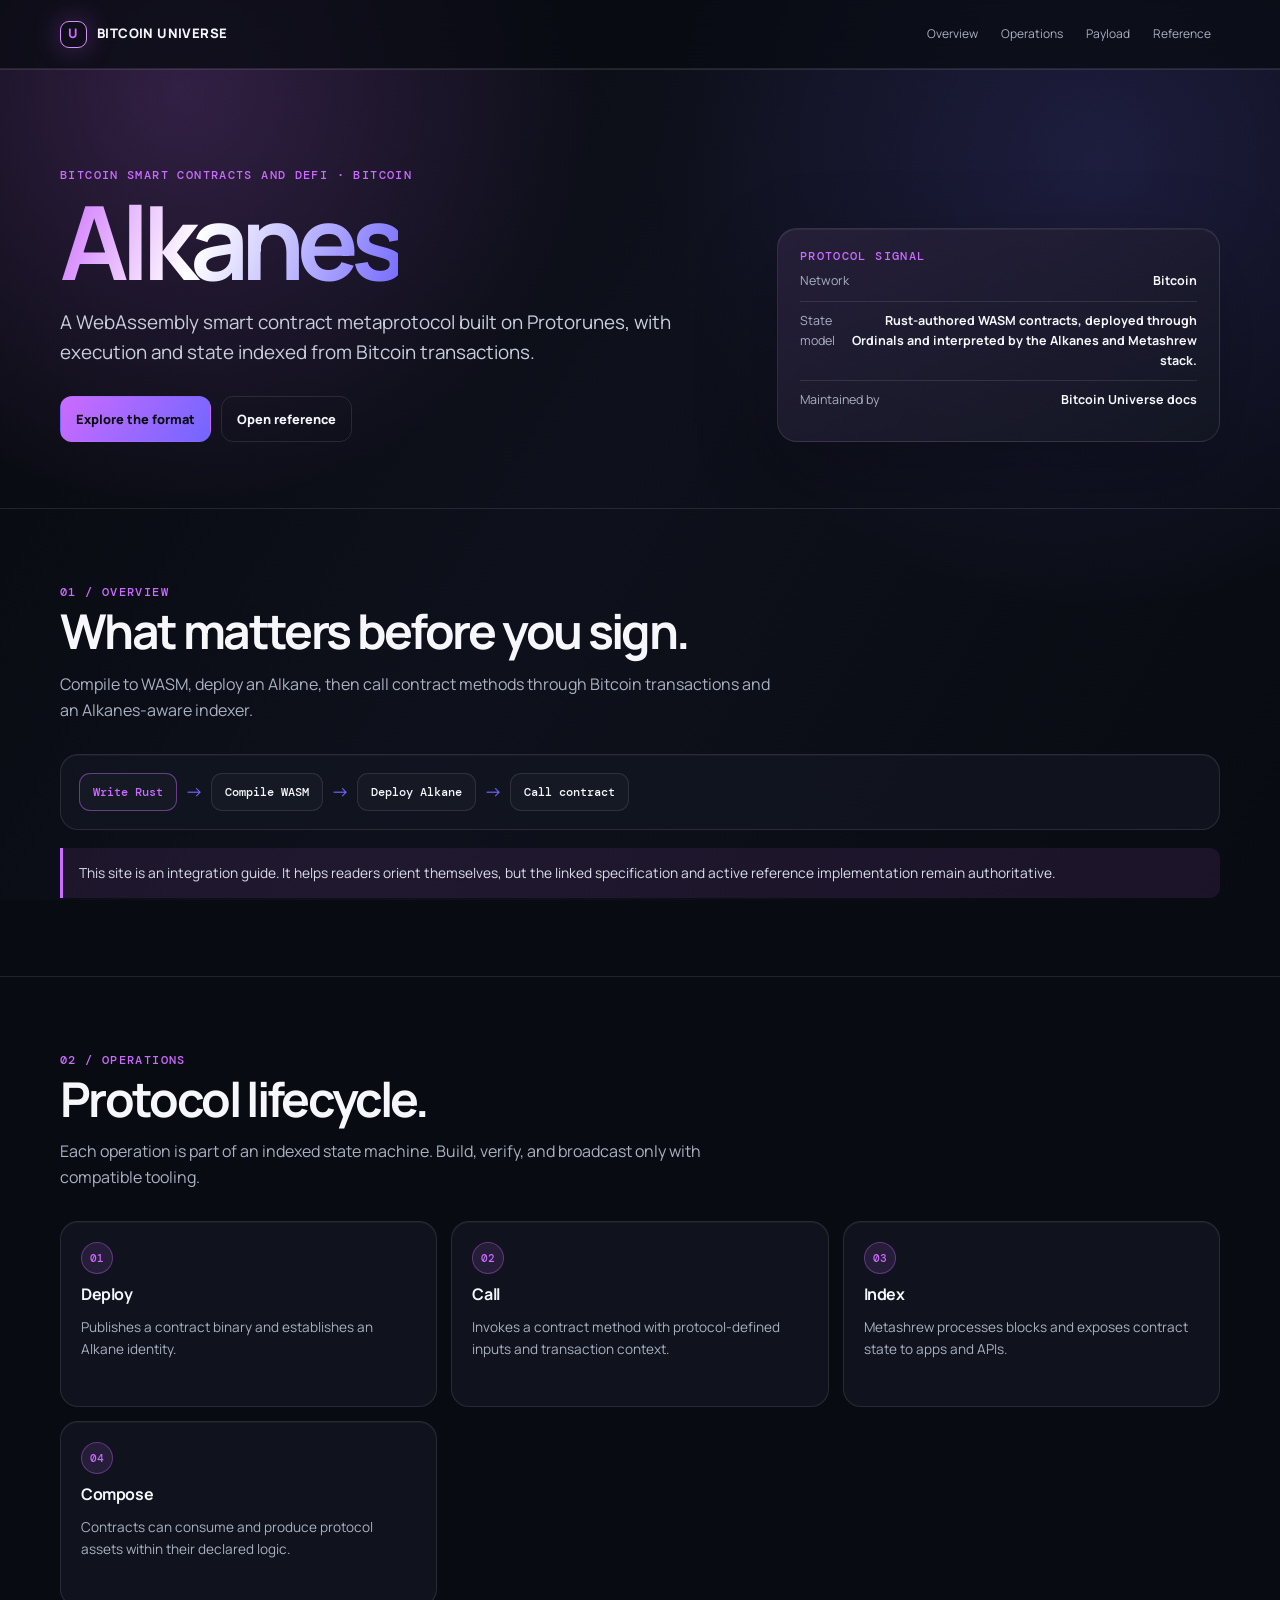
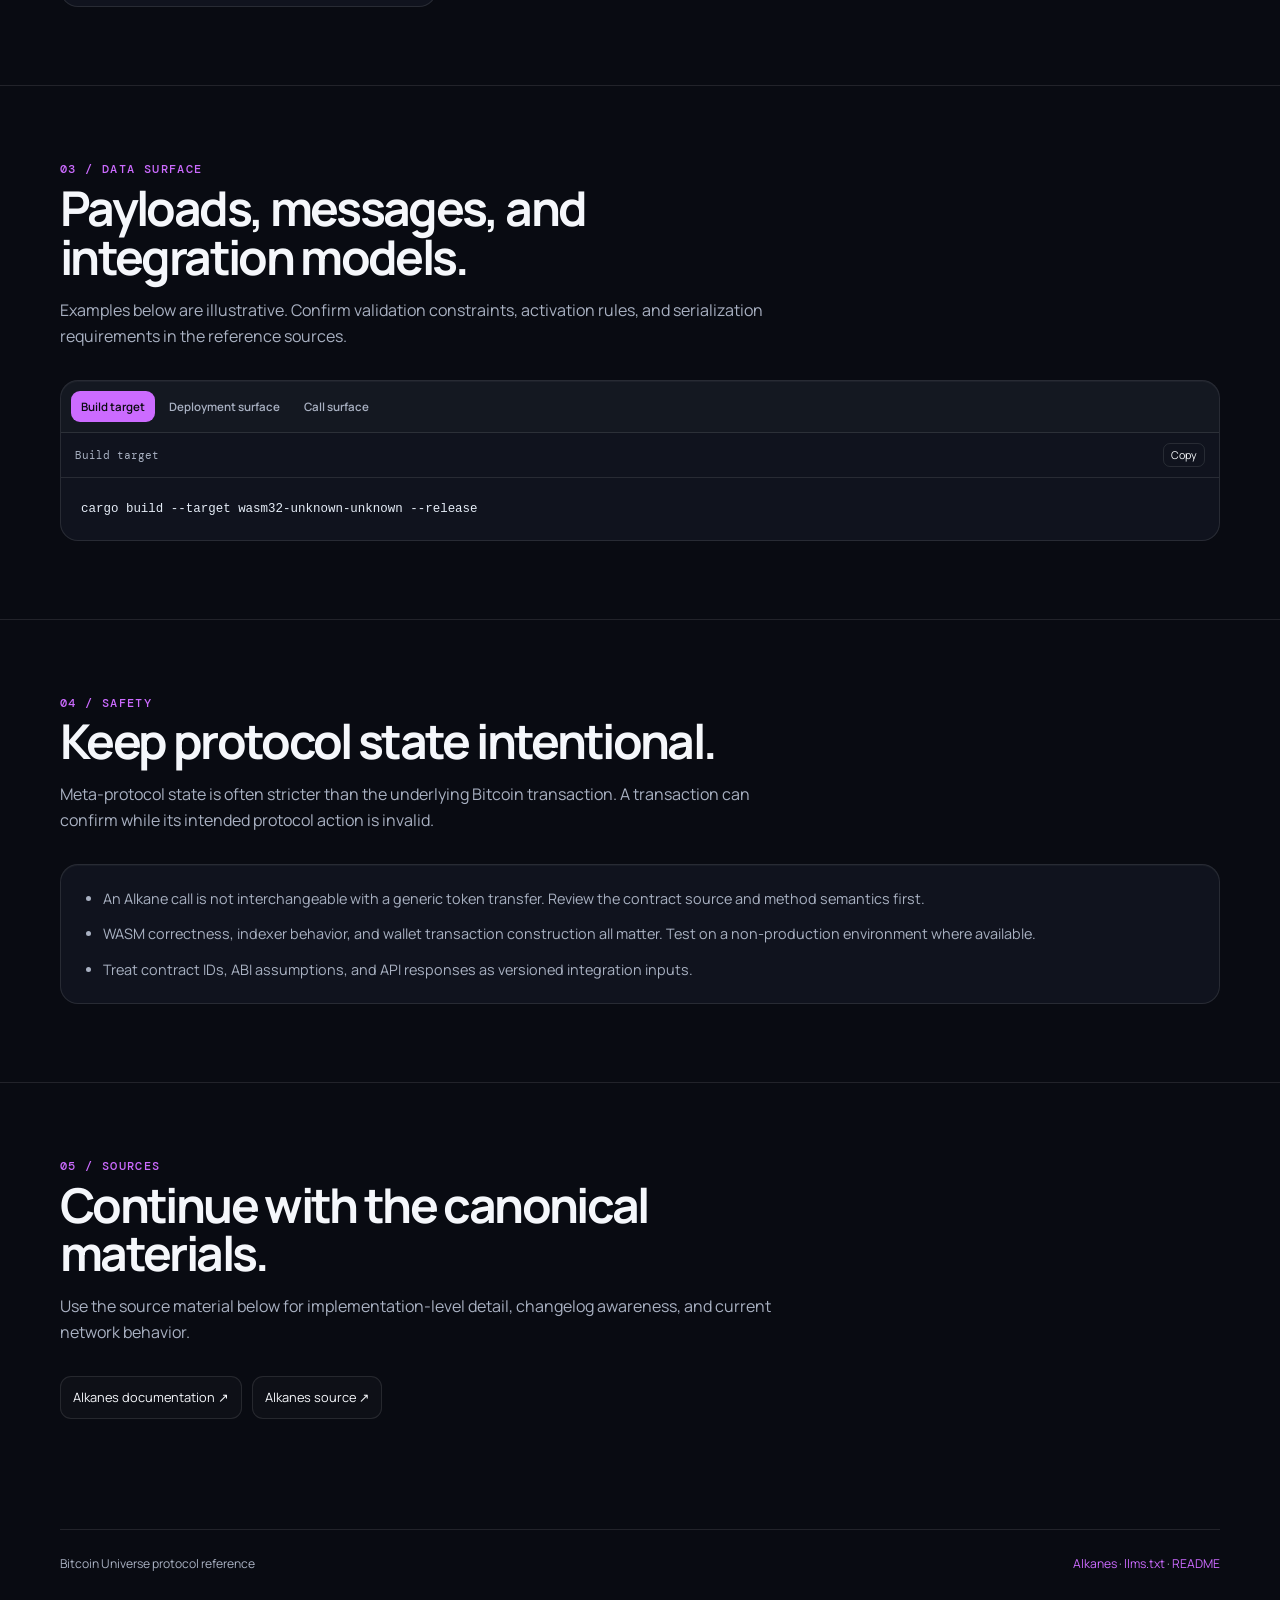
==== index.html @ a879ca06 "Publish alkanes-docs protocol documentation" ====
<!doctype html>
<html lang="en">
<head>
  <meta charset="utf-8">
  <meta name="viewport" content="width=device-width, initial-scale=1">
  <meta name="description" content="Alkanes protocol documentation by Bitcoin Universe.">
  <title>Alkanes | Bitcoin Universe</title>
  <link rel="preconnect" href="https://fonts.googleapis.com">
  <link rel="preconnect" href="https://fonts.gstatic.com" crossorigin>
  <link href="https://fonts.googleapis.com/css2?family=DM+Mono:wght@400;500&family=Manrope:wght@400;500;600;700;800&display=swap" rel="stylesheet">
  <style>
    :root { --accent: #cc6bff; --accent-2: #7166ff; --ink: #f5f7fb; --muted: #a9b1c2; --panel: rgba(19,23,34,.78); --line: rgba(255,255,255,.1); --bg: #090b12; --mono: "DM Mono", monospace; --sans: Manrope, system-ui, sans-serif; }
    * { box-sizing: border-box; } html { scroll-behavior: smooth; } body { margin: 0; color: var(--ink); background: var(--bg); font-family: var(--sans); line-height: 1.62; } body::before { content: ""; position: fixed; inset: 0; z-index: -2; background: radial-gradient(circle at 14% 10%, color-mix(in srgb, var(--accent) 21%, transparent), transparent 26rem), radial-gradient(circle at 86% 18%, color-mix(in srgb, var(--accent-2) 17%, transparent), transparent 28rem), linear-gradient(120deg, #080a10, #0e101b 48%, #090b12); } body::after { content: ""; position: fixed; inset: 0; z-index: -1; opacity: .3; background-image: linear-gradient(rgba(255,255,255,.025) 1px, transparent 1px), linear-gradient(90deg, rgba(255,255,255,.025) 1px, transparent 1px); background-size: 48px 48px; mask-image: linear-gradient(to bottom, black, transparent 80%); }
    a { color: inherit; } .wrap { width: min(1160px, calc(100% - 40px)); margin: auto; } .eyebrow, .kicker { font: 500 .72rem/1 var(--mono); letter-spacing: .12em; text-transform: uppercase; color: var(--accent); } .site-header { position: sticky; top: 0; z-index: 20; backdrop-filter: blur(20px); background: rgba(9,11,18,.74); border-bottom: 1px solid var(--line); } .bar { min-height: 68px; display: flex; align-items: center; justify-content: space-between; gap: 20px; } .brand { display: flex; gap: 10px; align-items: center; text-decoration: none; font-size: .82rem; font-weight: 800; letter-spacing: .03em; } .brand-mark { width: 27px; height: 27px; border: 1px solid color-mix(in srgb, var(--accent) 76%, white); border-radius: 9px; display: grid; place-items: center; color: var(--accent); box-shadow: 0 0 28px color-mix(in srgb, var(--accent) 32%, transparent); } nav { display: flex; flex-wrap: wrap; gap: 5px; } nav a { color: var(--muted); font-size: .75rem; text-decoration: none; padding: 7px 9px; border-radius: 8px; } nav a:hover { color: var(--ink); background: rgba(255,255,255,.06); } .hero { padding: 100px 0 66px; position: relative; overflow: clip; } .hero-grid { display: grid; grid-template-columns: minmax(0,1.2fr) minmax(280px,.8fr); gap: 52px; align-items: end; } h1 { max-width: 780px; margin: 12px 0 18px; font-size: clamp(3rem, 8vw, 6.5rem); letter-spacing: -.075em; line-height: .92; } h1 .gradient { background: linear-gradient(110deg, var(--accent), #fff 42%, var(--accent-2)); color: transparent; background-clip: text; } .lead { color: #c8cfdd; font-size: clamp(1rem, 1.7vw, 1.18rem); max-width: 720px; } .hero-actions { display: flex; flex-wrap: wrap; gap: 10px; margin-top: 28px; } .button { border: 1px solid var(--line); border-radius: 12px; padding: 12px 15px; text-decoration: none; font-size: .8rem; font-weight: 800; transition: transform .2s, border-color .2s; } .button:hover { transform: translateY(-2px); border-color: var(--accent); } .button.primary { background: linear-gradient(125deg, var(--accent), var(--accent-2)); color: #0a0b10; border-color: transparent; } .signal { padding: 22px; border: 1px solid var(--line); border-radius: 20px; background: linear-gradient(150deg, color-mix(in srgb, var(--accent) 10%, var(--panel)), var(--panel)); box-shadow: inset 0 1px rgba(255,255,255,.06), 0 25px 80px rgba(0,0,0,.25); } .signal-line { display: flex; justify-content: space-between; gap: 10px; padding: 9px 0; border-bottom: 1px solid var(--line); font-size: .78rem; } .signal-line:last-child { border: 0; } .signal-line span { color: var(--muted); } .signal-line strong { text-align: right; color: var(--ink); } section { padding: 78px 0; border-top: 1px solid var(--line); } .section-head { max-width: 720px; margin-bottom: 30px; } h2 { margin: 8px 0 10px; font-size: clamp(1.8rem, 4vw, 3rem); letter-spacing: -.055em; line-height: 1.02; } h3 { margin: 8px 0; font-size: 1rem; letter-spacing: -.025em; } p { color: var(--muted); } .grid { display: grid; grid-template-columns: repeat(3, 1fr); gap: 14px; } .card, .safety, .flow, .payload, .table-wrap { border: 1px solid var(--line); border-radius: 18px; background: var(--panel); box-shadow: inset 0 1px rgba(255,255,255,.04); } .card { padding: 20px; min-height: 186px; } .step { display: inline-grid; place-items: center; width: 32px; height: 32px; border-radius: 50%; font: 500 .7rem var(--mono); color: var(--accent); background: color-mix(in srgb, var(--accent) 12%, transparent); border: 1px solid color-mix(in srgb, var(--accent) 35%, transparent); } .card p { font-size: .85rem; margin: 0; } .flow { display: flex; flex-wrap: wrap; align-items: center; gap: 8px; padding: 18px; } .flow-item { padding: 10px 13px; border: 1px solid var(--line); border-radius: 11px; font: 500 .75rem var(--mono); background: rgba(255,255,255,.025); } .flow-item:first-child { color: var(--accent); border-color: color-mix(in srgb, var(--accent) 45%, transparent); } .arrow { color: var(--accent-2); font-size: 1.15rem; } .payload { overflow: hidden; } .payload-tabs { display: flex; flex-wrap: wrap; gap: 4px; padding: 10px; border-bottom: 1px solid var(--line); background: rgba(255,255,255,.018); } .payload-tab { border: 0; color: var(--muted); background: transparent; font: 600 .72rem var(--sans); cursor: pointer; border-radius: 9px; padding: 8px 10px; } .payload-tab.active { color: #0b0c12; background: var(--accent); } .payload-panel { display: none; } .payload-panel.active { display: block; } .code-top { display: flex; justify-content: space-between; align-items: center; padding: 10px 14px; color: var(--muted); font: .7rem var(--mono); border-bottom: 1px solid var(--line); } .copy { color: var(--ink); border: 1px solid var(--line); border-radius: 7px; background: transparent; cursor: pointer; padding: 4px 7px; font: .67rem var(--sans); } .copy:hover { border-color: var(--accent); } pre { margin: 0; padding: 20px; overflow: auto; font: .78rem/1.7 var(--mono); color: #e6edf8; } .safety { padding: 22px; } .safety ul { margin: 0; padding-left: 20px; color: var(--muted); font-size: .9rem; } .safety li + li { margin-top: 12px; } .reference-links { display: flex; flex-wrap: wrap; gap: 10px; } .reference-links a { color: var(--ink); font-size: .8rem; text-decoration: none; padding: 10px 12px; border: 1px solid var(--line); border-radius: 11px; background: rgba(255,255,255,.025); } .reference-links a:hover { border-color: var(--accent); } .callout { margin-top: 18px; padding: 14px 16px; border-left: 3px solid var(--accent); background: color-mix(in srgb, var(--accent) 9%, transparent); color: #d9deea; border-radius: 0 10px 10px 0; font-size: .86rem; } table { width: 100%; border-collapse: collapse; font-size: .85rem; } th, td { padding: 13px 16px; text-align: left; vertical-align: top; border-bottom: 1px solid var(--line); } th { color: var(--muted); font: .68rem var(--mono); text-transform: uppercase; letter-spacing: .08em; } tr:last-child td { border: 0; } td { color: var(--muted); } td code { color: var(--accent); font: .75rem var(--mono); } .footer { padding: 32px 0 58px; color: var(--muted); font-size: .76rem; } .footer-inner { display: flex; justify-content: space-between; gap: 16px; border-top: 1px solid var(--line); padding-top: 24px; } .footer a { text-decoration: none; color: var(--accent); } @media (max-width: 800px) { .hero { padding-top: 68px; } .hero-grid, .grid { grid-template-columns: 1fr; gap: 15px; } .signal { max-width: 520px; } nav { display: none; } section { padding: 56px 0; } .wrap { width: min(100% - 28px, 1160px); } h1 { letter-spacing: -.065em; } }
  </style>
</head>
<body>
  <header class="site-header"><div class="wrap bar"><a class="brand" href="index.html"><span class="brand-mark">U</span>BITCOIN UNIVERSE</a><nav><a href="index.html#overview">Overview</a><a href="index.html#operations">Operations</a><a href="index.html#payload">Payload</a><a href="reference.html">Reference</a></nav></div></header>
  <main>
  <section class="hero"><div class="wrap hero-grid"><div><div class="eyebrow">Bitcoin smart contracts and DeFi · Bitcoin</div><h1><span class="gradient">Alkanes</span></h1><p class="lead">A WebAssembly smart contract metaprotocol built on Protorunes, with execution and state indexed from Bitcoin transactions.</p><div class="hero-actions"><a class="button primary" href="#payload">Explore the format</a><a class="button" href="reference.html">Open reference</a></div></div><aside class="signal"><div class="kicker">Protocol signal</div><div class="signal-line"><span>Network</span><strong>Bitcoin</strong></div><div class="signal-line"><span>State model</span><strong>Rust-authored WASM contracts, deployed through Ordinals and interpreted by the Alkanes and Metashrew stack.</strong></div><div class="signal-line"><span>Maintained by</span><strong>Bitcoin Universe docs</strong></div></aside></div></section>
  <section id="overview"><div class="wrap"><div class="section-head"><div class="eyebrow">01 / Overview</div><h2>What matters before you sign.</h2><p>Compile to WASM, deploy an Alkane, then call contract methods through Bitcoin transactions and an Alkanes-aware indexer.</p></div><div class="flow"><span class="flow-item">Write Rust</span><span class="arrow">→</span><span class="flow-item">Compile WASM</span><span class="arrow">→</span><span class="flow-item">Deploy Alkane</span><span class="arrow">→</span><span class="flow-item">Call contract</span></div><div class="callout">This site is an integration guide. It helps readers orient themselves, but the linked specification and active reference implementation remain authoritative.</div></div></section>
  <section id="operations"><div class="wrap"><div class="section-head"><div class="eyebrow">02 / Operations</div><h2>Protocol lifecycle.</h2><p>Each operation is part of an indexed state machine. Build, verify, and broadcast only with compatible tooling.</p></div><div class="grid"><article class="card"><span class="step">01</span><h3>Deploy</h3><p>Publishes a contract binary and establishes an Alkane identity.</p></article><article class="card"><span class="step">02</span><h3>Call</h3><p>Invokes a contract method with protocol-defined inputs and transaction context.</p></article><article class="card"><span class="step">03</span><h3>Index</h3><p>Metashrew processes blocks and exposes contract state to apps and APIs.</p></article><article class="card"><span class="step">04</span><h3>Compose</h3><p>Contracts can consume and produce protocol assets within their declared logic.</p></article></div></div></section>
  <section id="payload"><div class="wrap"><div class="section-head"><div class="eyebrow">03 / Data surface</div><h2>Payloads, messages, and integration models.</h2><p>Examples below are illustrative. Confirm validation constraints, activation rules, and serialization requirements in the reference sources.</p></div><div class="payload"><div class="payload-tabs"><button class="payload-tab active" type="button" data-payload="payload-0">Build target</button><button class="payload-tab " type="button" data-payload="payload-1">Deployment surface</button><button class="payload-tab " type="button" data-payload="payload-2">Call surface</button></div><div class="payload-panel active" id="payload-0"><div class="code-top"><span>Build target</span><button class="copy" type="button" data-copy="cargo build --target wasm32-unknown-unknown --release">Copy</button></div><pre><code>cargo build --target wasm32-unknown-unknown --release</code></pre></div><div class="payload-panel " id="payload-1"><div class="code-top"><span>Deployment surface</span><button class="copy" type="button" data-copy="WASM binary + deployment transaction
=&gt; Alkane ID assigned by the indexing stack">Copy</button></div><pre><code>WASM binary + deployment transaction
=&gt; Alkane ID assigned by the indexing stack</code></pre></div><div class="payload-panel " id="payload-2"><div class="code-top"><span>Call surface</span><button class="copy" type="button" data-copy="Bitcoin transaction
+ contract-specific message
=&gt; deterministic indexed result">Copy</button></div><pre><code>Bitcoin transaction
+ contract-specific message
=&gt; deterministic indexed result</code></pre></div></div></div></section>
  <section id="safety"><div class="wrap"><div class="section-head"><div class="eyebrow">04 / Safety</div><h2>Keep protocol state intentional.</h2><p>Meta-protocol state is often stricter than the underlying Bitcoin transaction. A transaction can confirm while its intended protocol action is invalid.</p></div><div class="safety"><ul><li>An Alkane call is not interchangeable with a generic token transfer. Review the contract source and method semantics first.</li><li>WASM correctness, indexer behavior, and wallet transaction construction all matter. Test on a non-production environment where available.</li><li>Treat contract IDs, ABI assumptions, and API responses as versioned integration inputs.</li></ul></div></div></section>
  <section id="sources"><div class="wrap"><div class="section-head"><div class="eyebrow">05 / Sources</div><h2>Continue with the canonical materials.</h2><p>Use the source material below for implementation-level detail, changelog awareness, and current network behavior.</p></div><div class="reference-links"><a href="https://alkanes.build/en/docs" target="_blank" rel="noreferrer">Alkanes documentation <span aria-hidden="true">↗</span></a><a href="https://github.com/sandshrewmetaprotocols/alkanes" target="_blank" rel="noreferrer">Alkanes source <span aria-hidden="true">↗</span></a></div></div></section>
  </main>
  <footer class="footer"><div class="wrap footer-inner"><span>Bitcoin Universe protocol reference</span><span><a href="index.html">Alkanes</a> · <a href="llms.txt">llms.txt</a> · <a href="README.md">README</a></span></div></footer>
  <script>
    document.querySelectorAll('.payload-tab').forEach((tab) => tab.addEventListener('click', () => { document.querySelectorAll('.payload-tab,.payload-panel').forEach((el) => el.classList.remove('active')); tab.classList.add('active'); document.getElementById(tab.dataset.payload).classList.add('active'); }));
    document.querySelectorAll('[data-copy]').forEach((button) => button.addEventListener('click', async () => { try { await navigator.clipboard.writeText(button.dataset.copy); const old = button.textContent; button.textContent = 'Copied'; setTimeout(() => { button.textContent = old; }, 1200); } catch { button.textContent = 'Copy failed'; } }));
  </script>
</body>
</html>
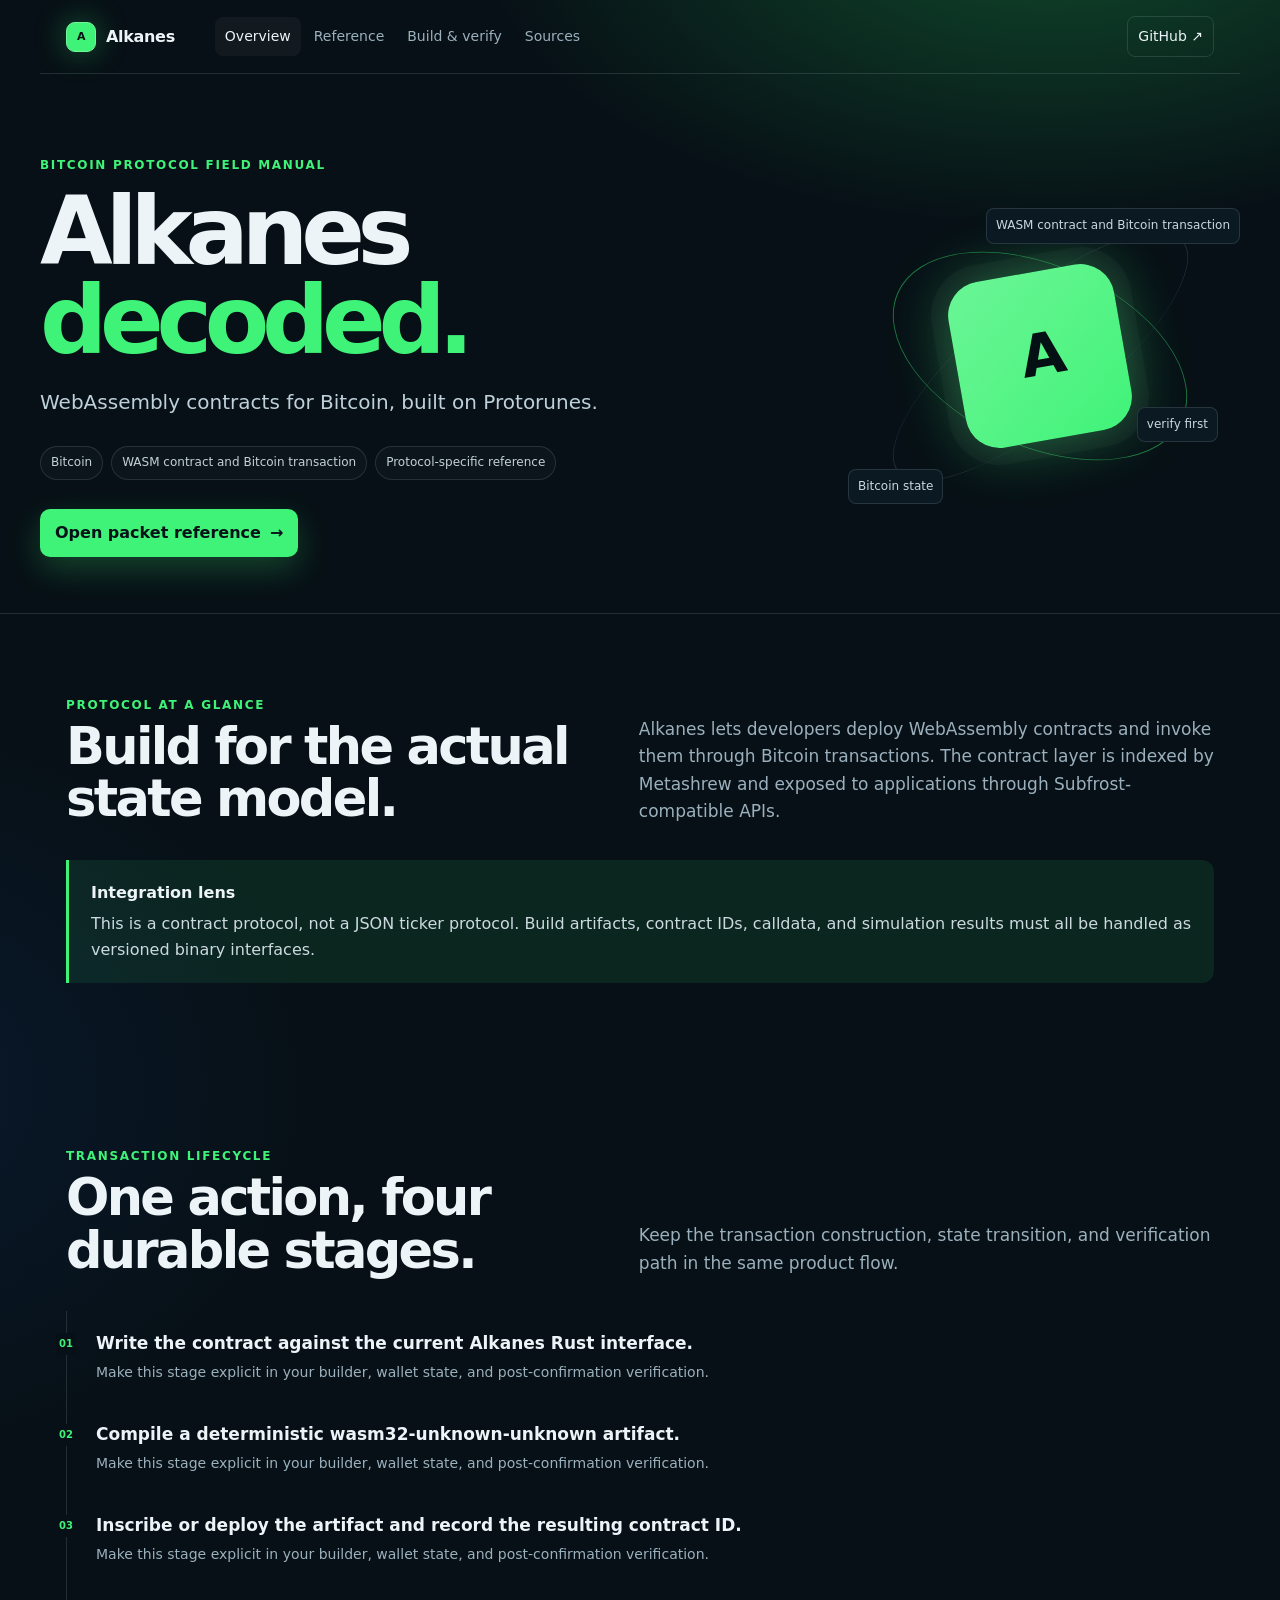
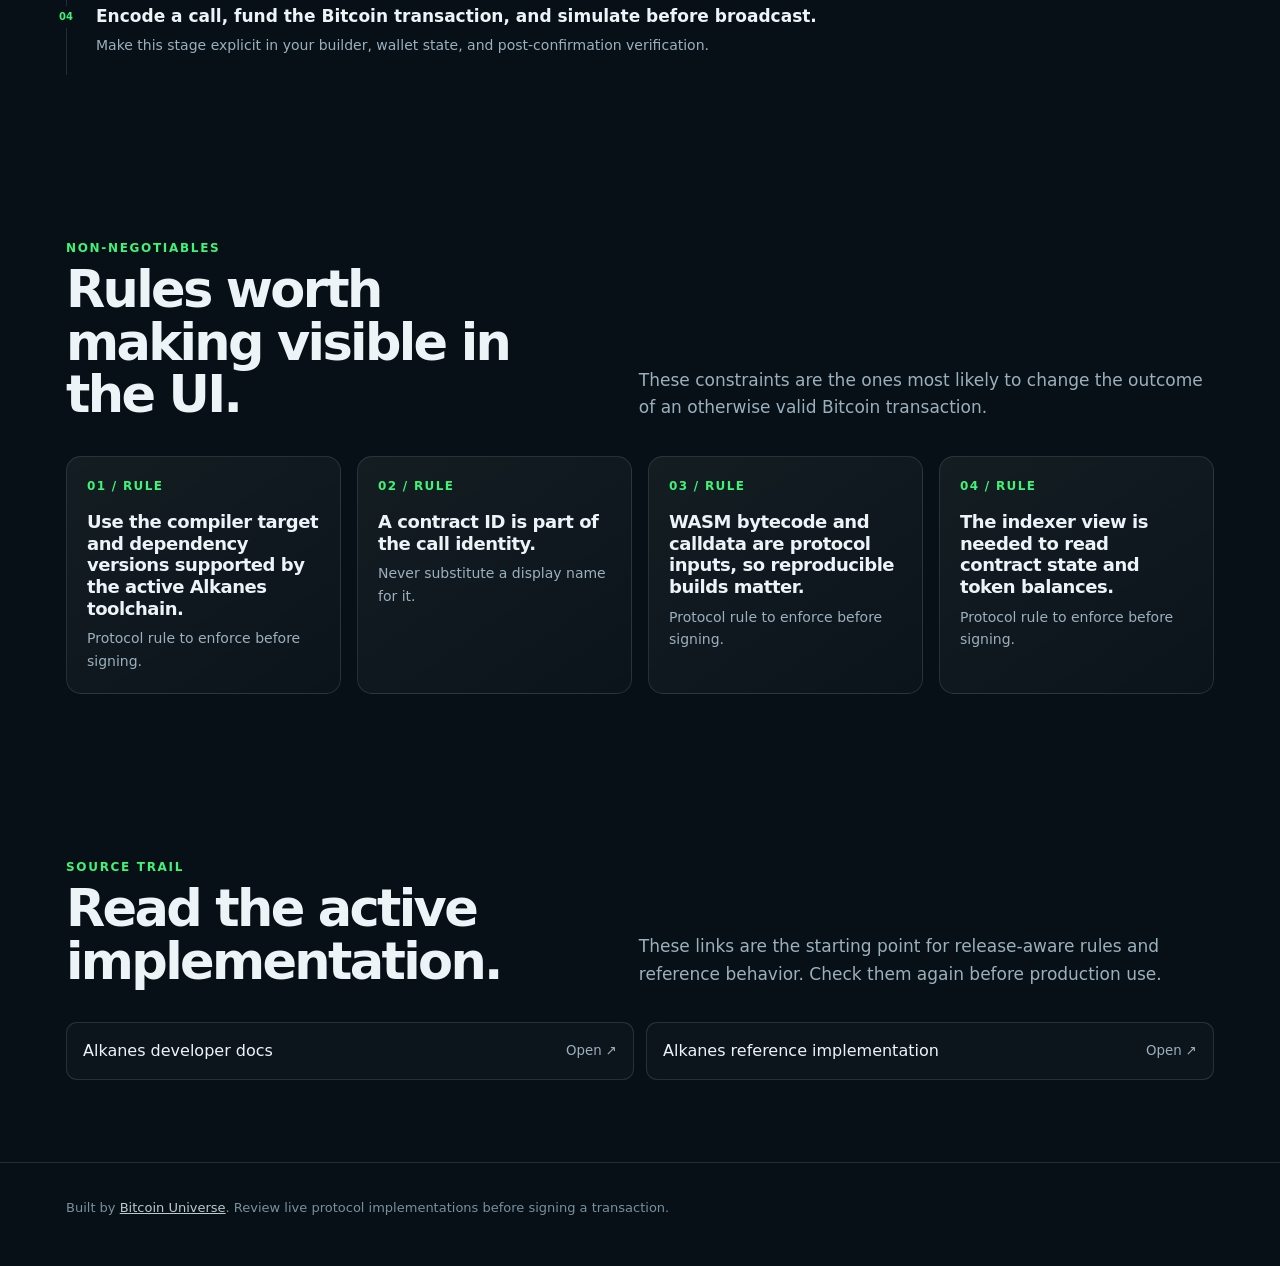
==== commit e8334afe: "Replace generic docs with protocol manuals" ====
--- a/index.html
+++ b/index.html
@@ -1,39 +1,4 @@
 <!doctype html>
-<html lang="en">
-<head>
-  <meta charset="utf-8">
-  <meta name="viewport" content="width=device-width, initial-scale=1">
-  <meta name="description" content="Alkanes protocol documentation by Bitcoin Universe.">
-  <title>Alkanes | Bitcoin Universe</title>
-  <link rel="preconnect" href="https://fonts.googleapis.com">
-  <link rel="preconnect" href="https://fonts.gstatic.com" crossorigin>
-  <link href="https://fonts.googleapis.com/css2?family=DM+Mono:wght@400;500&family=Manrope:wght@400;500;600;700;800&display=swap" rel="stylesheet">
-  <style>
-    :root { --accent: #cc6bff; --accent-2: #7166ff; --ink: #f5f7fb; --muted: #a9b1c2; --panel: rgba(19,23,34,.78); --line: rgba(255,255,255,.1); --bg: #090b12; --mono: "DM Mono", monospace; --sans: Manrope, system-ui, sans-serif; }
-    * { box-sizing: border-box; } html { scroll-behavior: smooth; } body { margin: 0; color: var(--ink); background: var(--bg); font-family: var(--sans); line-height: 1.62; } body::before { content: ""; position: fixed; inset: 0; z-index: -2; background: radial-gradient(circle at 14% 10%, color-mix(in srgb, var(--accent) 21%, transparent), transparent 26rem), radial-gradient(circle at 86% 18%, color-mix(in srgb, var(--accent-2) 17%, transparent), transparent 28rem), linear-gradient(120deg, #080a10, #0e101b 48%, #090b12); } body::after { content: ""; position: fixed; inset: 0; z-index: -1; opacity: .3; background-image: linear-gradient(rgba(255,255,255,.025) 1px, transparent 1px), linear-gradient(90deg, rgba(255,255,255,.025) 1px, transparent 1px); background-size: 48px 48px; mask-image: linear-gradient(to bottom, black, transparent 80%); }
-    a { color: inherit; } .wrap { width: min(1160px, calc(100% - 40px)); margin: auto; } .eyebrow, .kicker { font: 500 .72rem/1 var(--mono); letter-spacing: .12em; text-transform: uppercase; color: var(--accent); } .site-header { position: sticky; top: 0; z-index: 20; backdrop-filter: blur(20px); background: rgba(9,11,18,.74); border-bottom: 1px solid var(--line); } .bar { min-height: 68px; display: flex; align-items: center; justify-content: space-between; gap: 20px; } .brand { display: flex; gap: 10px; align-items: center; text-decoration: none; font-size: .82rem; font-weight: 800; letter-spacing: .03em; } .brand-mark { width: 27px; height: 27px; border: 1px solid color-mix(in srgb, var(--accent) 76%, white); border-radius: 9px; display: grid; place-items: center; color: var(--accent); box-shadow: 0 0 28px color-mix(in srgb, var(--accent) 32%, transparent); } nav { display: flex; flex-wrap: wrap; gap: 5px; } nav a { color: var(--muted); font-size: .75rem; text-decoration: none; padding: 7px 9px; border-radius: 8px; } nav a:hover { color: var(--ink); background: rgba(255,255,255,.06); } .hero { padding: 100px 0 66px; position: relative; overflow: clip; } .hero-grid { display: grid; grid-template-columns: minmax(0,1.2fr) minmax(280px,.8fr); gap: 52px; align-items: end; } h1 { max-width: 780px; margin: 12px 0 18px; font-size: clamp(3rem, 8vw, 6.5rem); letter-spacing: -.075em; line-height: .92; } h1 .gradient { background: linear-gradient(110deg, var(--accent), #fff 42%, var(--accent-2)); color: transparent; background-clip: text; } .lead { color: #c8cfdd; font-size: clamp(1rem, 1.7vw, 1.18rem); max-width: 720px; } .hero-actions { display: flex; flex-wrap: wrap; gap: 10px; margin-top: 28px; } .button { border: 1px solid var(--line); border-radius: 12px; padding: 12px 15px; text-decoration: none; font-size: .8rem; font-weight: 800; transition: transform .2s, border-color .2s; } .button:hover { transform: translateY(-2px); border-color: var(--accent); } .button.primary { background: linear-gradient(125deg, var(--accent), var(--accent-2)); color: #0a0b10; border-color: transparent; } .signal { padding: 22px; border: 1px solid var(--line); border-radius: 20px; background: linear-gradient(150deg, color-mix(in srgb, var(--accent) 10%, var(--panel)), var(--panel)); box-shadow: inset 0 1px rgba(255,255,255,.06), 0 25px 80px rgba(0,0,0,.25); } .signal-line { display: flex; justify-content: space-between; gap: 10px; padding: 9px 0; border-bottom: 1px solid var(--line); font-size: .78rem; } .signal-line:last-child { border: 0; } .signal-line span { color: var(--muted); } .signal-line strong { text-align: right; color: var(--ink); } section { padding: 78px 0; border-top: 1px solid var(--line); } .section-head { max-width: 720px; margin-bottom: 30px; } h2 { margin: 8px 0 10px; font-size: clamp(1.8rem, 4vw, 3rem); letter-spacing: -.055em; line-height: 1.02; } h3 { margin: 8px 0; font-size: 1rem; letter-spacing: -.025em; } p { color: var(--muted); } .grid { display: grid; grid-template-columns: repeat(3, 1fr); gap: 14px; } .card, .safety, .flow, .payload, .table-wrap { border: 1px solid var(--line); border-radius: 18px; background: var(--panel); box-shadow: inset 0 1px rgba(255,255,255,.04); } .card { padding: 20px; min-height: 186px; } .step { display: inline-grid; place-items: center; width: 32px; height: 32px; border-radius: 50%; font: 500 .7rem var(--mono); color: var(--accent); background: color-mix(in srgb, var(--accent) 12%, transparent); border: 1px solid color-mix(in srgb, var(--accent) 35%, transparent); } .card p { font-size: .85rem; margin: 0; } .flow { display: flex; flex-wrap: wrap; align-items: center; gap: 8px; padding: 18px; } .flow-item { padding: 10px 13px; border: 1px solid var(--line); border-radius: 11px; font: 500 .75rem var(--mono); background: rgba(255,255,255,.025); } .flow-item:first-child { color: var(--accent); border-color: color-mix(in srgb, var(--accent) 45%, transparent); } .arrow { color: var(--accent-2); font-size: 1.15rem; } .payload { overflow: hidden; } .payload-tabs { display: flex; flex-wrap: wrap; gap: 4px; padding: 10px; border-bottom: 1px solid var(--line); background: rgba(255,255,255,.018); } .payload-tab { border: 0; color: var(--muted); background: transparent; font: 600 .72rem var(--sans); cursor: pointer; border-radius: 9px; padding: 8px 10px; } .payload-tab.active { color: #0b0c12; background: var(--accent); } .payload-panel { display: none; } .payload-panel.active { display: block; } .code-top { display: flex; justify-content: space-between; align-items: center; padding: 10px 14px; color: var(--muted); font: .7rem var(--mono); border-bottom: 1px solid var(--line); } .copy { color: var(--ink); border: 1px solid var(--line); border-radius: 7px; background: transparent; cursor: pointer; padding: 4px 7px; font: .67rem var(--sans); } .copy:hover { border-color: var(--accent); } pre { margin: 0; padding: 20px; overflow: auto; font: .78rem/1.7 var(--mono); color: #e6edf8; } .safety { padding: 22px; } .safety ul { margin: 0; padding-left: 20px; color: var(--muted); font-size: .9rem; } .safety li + li { margin-top: 12px; } .reference-links { display: flex; flex-wrap: wrap; gap: 10px; } .reference-links a { color: var(--ink); font-size: .8rem; text-decoration: none; padding: 10px 12px; border: 1px solid var(--line); border-radius: 11px; background: rgba(255,255,255,.025); } .reference-links a:hover { border-color: var(--accent); } .callout { margin-top: 18px; padding: 14px 16px; border-left: 3px solid var(--accent); background: color-mix(in srgb, var(--accent) 9%, transparent); color: #d9deea; border-radius: 0 10px 10px 0; font-size: .86rem; } table { width: 100%; border-collapse: collapse; font-size: .85rem; } th, td { padding: 13px 16px; text-align: left; vertical-align: top; border-bottom: 1px solid var(--line); } th { color: var(--muted); font: .68rem var(--mono); text-transform: uppercase; letter-spacing: .08em; } tr:last-child td { border: 0; } td { color: var(--muted); } td code { color: var(--accent); font: .75rem var(--mono); } .footer { padding: 32px 0 58px; color: var(--muted); font-size: .76rem; } .footer-inner { display: flex; justify-content: space-between; gap: 16px; border-top: 1px solid var(--line); padding-top: 24px; } .footer a { text-decoration: none; color: var(--accent); } @media (max-width: 800px) { .hero { padding-top: 68px; } .hero-grid, .grid { grid-template-columns: 1fr; gap: 15px; } .signal { max-width: 520px; } nav { display: none; } section { padding: 56px 0; } .wrap { width: min(100% - 28px, 1160px); } h1 { letter-spacing: -.065em; } }
-  </style>
-</head>
-<body>
-  <header class="site-header"><div class="wrap bar"><a class="brand" href="index.html"><span class="brand-mark">U</span>BITCOIN UNIVERSE</a><nav><a href="index.html#overview">Overview</a><a href="index.html#operations">Operations</a><a href="index.html#payload">Payload</a><a href="reference.html">Reference</a></nav></div></header>
-  <main>
-  <section class="hero"><div class="wrap hero-grid"><div><div class="eyebrow">Bitcoin smart contracts and DeFi · Bitcoin</div><h1><span class="gradient">Alkanes</span></h1><p class="lead">A WebAssembly smart contract metaprotocol built on Protorunes, with execution and state indexed from Bitcoin transactions.</p><div class="hero-actions"><a class="button primary" href="#payload">Explore the format</a><a class="button" href="reference.html">Open reference</a></div></div><aside class="signal"><div class="kicker">Protocol signal</div><div class="signal-line"><span>Network</span><strong>Bitcoin</strong></div><div class="signal-line"><span>State model</span><strong>Rust-authored WASM contracts, deployed through Ordinals and interpreted by the Alkanes and Metashrew stack.</strong></div><div class="signal-line"><span>Maintained by</span><strong>Bitcoin Universe docs</strong></div></aside></div></section>
-  <section id="overview"><div class="wrap"><div class="section-head"><div class="eyebrow">01 / Overview</div><h2>What matters before you sign.</h2><p>Compile to WASM, deploy an Alkane, then call contract methods through Bitcoin transactions and an Alkanes-aware indexer.</p></div><div class="flow"><span class="flow-item">Write Rust</span><span class="arrow">→</span><span class="flow-item">Compile WASM</span><span class="arrow">→</span><span class="flow-item">Deploy Alkane</span><span class="arrow">→</span><span class="flow-item">Call contract</span></div><div class="callout">This site is an integration guide. It helps readers orient themselves, but the linked specification and active reference implementation remain authoritative.</div></div></section>
-  <section id="operations"><div class="wrap"><div class="section-head"><div class="eyebrow">02 / Operations</div><h2>Protocol lifecycle.</h2><p>Each operation is part of an indexed state machine. Build, verify, and broadcast only with compatible tooling.</p></div><div class="grid"><article class="card"><span class="step">01</span><h3>Deploy</h3><p>Publishes a contract binary and establishes an Alkane identity.</p></article><article class="card"><span class="step">02</span><h3>Call</h3><p>Invokes a contract method with protocol-defined inputs and transaction context.</p></article><article class="card"><span class="step">03</span><h3>Index</h3><p>Metashrew processes blocks and exposes contract state to apps and APIs.</p></article><article class="card"><span class="step">04</span><h3>Compose</h3><p>Contracts can consume and produce protocol assets within their declared logic.</p></article></div></div></section>
-  <section id="payload"><div class="wrap"><div class="section-head"><div class="eyebrow">03 / Data surface</div><h2>Payloads, messages, and integration models.</h2><p>Examples below are illustrative. Confirm validation constraints, activation rules, and serialization requirements in the reference sources.</p></div><div class="payload"><div class="payload-tabs"><button class="payload-tab active" type="button" data-payload="payload-0">Build target</button><button class="payload-tab " type="button" data-payload="payload-1">Deployment surface</button><button class="payload-tab " type="button" data-payload="payload-2">Call surface</button></div><div class="payload-panel active" id="payload-0"><div class="code-top"><span>Build target</span><button class="copy" type="button" data-copy="cargo build --target wasm32-unknown-unknown --release">Copy</button></div><pre><code>cargo build --target wasm32-unknown-unknown --release</code></pre></div><div class="payload-panel " id="payload-1"><div class="code-top"><span>Deployment surface</span><button class="copy" type="button" data-copy="WASM binary + deployment transaction
-=&gt; Alkane ID assigned by the indexing stack">Copy</button></div><pre><code>WASM binary + deployment transaction
-=&gt; Alkane ID assigned by the indexing stack</code></pre></div><div class="payload-panel " id="payload-2"><div class="code-top"><span>Call surface</span><button class="copy" type="button" data-copy="Bitcoin transaction
-+ contract-specific message
-=&gt; deterministic indexed result">Copy</button></div><pre><code>Bitcoin transaction
-+ contract-specific message
-=&gt; deterministic indexed result</code></pre></div></div></div></section>
-  <section id="safety"><div class="wrap"><div class="section-head"><div class="eyebrow">04 / Safety</div><h2>Keep protocol state intentional.</h2><p>Meta-protocol state is often stricter than the underlying Bitcoin transaction. A transaction can confirm while its intended protocol action is invalid.</p></div><div class="safety"><ul><li>An Alkane call is not interchangeable with a generic token transfer. Review the contract source and method semantics first.</li><li>WASM correctness, indexer behavior, and wallet transaction construction all matter. Test on a non-production environment where available.</li><li>Treat contract IDs, ABI assumptions, and API responses as versioned integration inputs.</li></ul></div></div></section>
-  <section id="sources"><div class="wrap"><div class="section-head"><div class="eyebrow">05 / Sources</div><h2>Continue with the canonical materials.</h2><p>Use the source material below for implementation-level detail, changelog awareness, and current network behavior.</p></div><div class="reference-links"><a href="https://alkanes.build/en/docs" target="_blank" rel="noreferrer">Alkanes documentation <span aria-hidden="true">↗</span></a><a href="https://github.com/sandshrewmetaprotocols/alkanes" target="_blank" rel="noreferrer">Alkanes source <span aria-hidden="true">↗</span></a></div></div></section>
-  </main>
-  <footer class="footer"><div class="wrap footer-inner"><span>Bitcoin Universe protocol reference</span><span><a href="index.html">Alkanes</a> · <a href="llms.txt">llms.txt</a> · <a href="README.md">README</a></span></div></footer>
-  <script>
-    document.querySelectorAll('.payload-tab').forEach((tab) => tab.addEventListener('click', () => { document.querySelectorAll('.payload-tab,.payload-panel').forEach((el) => el.classList.remove('active')); tab.classList.add('active'); document.getElementById(tab.dataset.payload).classList.add('active'); }));
-    document.querySelectorAll('[data-copy]').forEach((button) => button.addEventListener('click', async () => { try { await navigator.clipboard.writeText(button.dataset.copy); const old = button.textContent; button.textContent = 'Copied'; setTimeout(() => { button.textContent = old; }, 1200); } catch { button.textContent = 'Copy failed'; } }));
-  </script>
-</body>
-</html>+<html lang="en"><head><meta charset="utf-8"><meta name="viewport" content="width=device-width,initial-scale=1"><meta name="description" content="WebAssembly contracts for Bitcoin, built on Protorunes."><meta name="theme-color" content="#071016"><title>Alkanes | Bitcoin Universe Docs</title><style>
+:root{--accent:hsl(139 88% 60%);--ink:#edf4f8;--muted:#9bb0bd;--paper:#071016;--panel:#0d1921;--line:rgba(214,239,247,.13);--soft:rgba(255,255,255,.045)}*{box-sizing:border-box}html{scroll-behavior:smooth}body{margin:0;color:var(--ink);background:radial-gradient(900px 480px at 82% -80px,hsla(139,90%,56%,.25),transparent 64%),radial-gradient(680px 540px at -12% 38%,hsla(217,82%,48%,.12),transparent 70%),var(--paper);font:16px/1.62 ui-sans-serif,system-ui,-apple-system,BlinkMacSystemFont,"Segoe UI",sans-serif}.top{height:74px;display:flex;gap:22px;align-items:center;max-width:1200px;margin:auto;padding:0 26px;border-bottom:1px solid var(--line);position:relative;z-index:4}.brand{display:flex;align-items:center;gap:10px;color:var(--ink);text-decoration:none;font-weight:760;letter-spacing:-.02em}.brand b{display:grid;place-items:center;width:30px;height:30px;border:1px solid color-mix(in srgb,var(--accent),white 25%);border-radius:9px;color:#081115;background:var(--accent);font-size:11px;box-shadow:0 0 30px color-mix(in srgb,var(--accent),transparent 65%)}nav{display:flex;gap:3px;margin-left:18px}nav a,.repo{color:var(--muted);text-decoration:none;padding:8px 10px;border-radius:8px;font-size:14px}nav a:hover,nav a.active{color:var(--ink);background:var(--soft)}.repo{margin-left:auto;border:1px solid var(--line);color:var(--ink)}.wrap{max-width:1200px;margin:auto;padding:0 26px}.hero{min-height:520px;padding:82px 0 56px;display:grid;grid-template-columns:minmax(0,1fr) 400px;gap:55px;align-items:center}.eyebrow{font-size:12px;letter-spacing:.14em;text-transform:uppercase;color:var(--accent);font-weight:800}.hero h1{font-size:clamp(48px,7.7vw,94px);letter-spacing:-.078em;line-height:.94;margin:13px 0 22px;max-width:720px}.hero p{color:#bed0da;font-size:20px;line-height:1.55;max-width:690px;margin:0}.chips{display:flex;flex-wrap:wrap;gap:8px;margin-top:28px}.chip{padding:6px 10px;border:1px solid var(--line);border-radius:999px;color:#c3d1d8;background:rgba(255,255,255,.025);font-size:12px}.cta{display:inline-flex;align-items:center;gap:9px;margin-top:29px;padding:11px 15px;background:var(--accent);color:#061118;text-decoration:none;font-weight:800;border-radius:10px;box-shadow:0 12px 32px color-mix(in srgb,var(--accent),transparent 77%)}.orbit{height:380px;position:relative;display:grid;place-items:center;isolation:isolate}.orbit:before,.orbit:after{content:"";position:absolute;border:1px solid color-mix(in srgb,var(--accent),transparent 55%);border-radius:50%;z-index:-1}.orbit:before{width:310px;height:310px;transform:rotate(24deg) scaleY(.58)}.orbit:after{width:365px;height:365px;border-color:var(--line);transform:rotate(-39deg) scaleY(.33)}.core{width:168px;height:168px;border-radius:34px;display:grid;place-items:center;background:linear-gradient(140deg,color-mix(in srgb,var(--accent),white 22%),var(--accent));color:#051014;font-size:58px;font-weight:900;letter-spacing:-.11em;box-shadow:0 0 0 17px rgba(255,255,255,.028),0 0 60px color-mix(in srgb,var(--accent),transparent 58%);transform:rotate(-10deg)}.node{position:absolute;border:1px solid var(--line);background:#0b1922;color:#c8d9e1;padding:7px 9px;border-radius:8px;font-size:12px}.node.one{top:42px;right:0}.node.two{bottom:42px;left:8px}.node.three{right:22px;bottom:104px}.divider{height:1px;background:var(--line)}section{padding:82px 0}.section-head{display:grid;grid-template-columns:minmax(0,1fr) minmax(0,1.1fr);gap:50px;margin-bottom:34px}.section-head h2{letter-spacing:-.052em;font-size:clamp(29px,4.1vw,51px);line-height:1.03;margin:6px 0 0}.section-head p{color:var(--muted);align-self:end;margin:0;font-size:17px}.grid{display:grid;gap:16px}.four{grid-template-columns:repeat(4,1fr)}.three{grid-template-columns:repeat(3,1fr)}.card{border:1px solid var(--line);background:linear-gradient(145deg,rgba(255,255,255,.055),rgba(255,255,255,.018));border-radius:15px;padding:20px;min-width:0}.card .number{color:var(--accent);font-size:12px;font-weight:800;letter-spacing:.11em}.card h3{font-size:18px;letter-spacing:-.025em;line-height:1.2;margin:15px 0 8px}.card p{color:var(--muted);font-size:14px;margin:0}.steps{counter-reset:step}.step{counter-increment:step;position:relative;padding:22px 17px 18px 29px;border-left:1px solid var(--line)}.step:before{content:counter(step,decimal-leading-zero);position:absolute;top:22px;left:-11px;color:var(--accent);font-size:10px;font-weight:900;background:var(--paper);padding:3px}.step h3{margin:0 0 7px;font-size:17px;line-height:1.25}.step p{margin:0;color:var(--muted);font-size:14px}.callout{border-left:3px solid var(--accent);border-radius:0 12px 12px 0;background:color-mix(in srgb,var(--accent),transparent 91%);padding:20px 22px;color:#ccdae0}.callout b{display:block;color:var(--ink);margin-bottom:5px}.packet{padding:0;overflow:hidden}.packet header{display:flex;align-items:center;justify-content:space-between;padding:13px 16px;border-bottom:1px solid var(--line);font-size:13px;font-weight:800}.packet button{background:transparent;color:var(--muted);border:1px solid var(--line);border-radius:6px;padding:4px 7px;cursor:pointer;font:inherit;font-size:11px}.packet button:hover{color:var(--ink)}pre{white-space:pre-wrap;overflow:auto;padding:18px;margin:0;color:#c5e7f3;font:13px/1.65 ui-monospace,SFMono-Regular,Consolas,monospace;background:#071219}.table-wrap{overflow:auto;border:1px solid var(--line);border-radius:14px}table{width:100%;border-collapse:collapse;min-width:690px;background:rgba(255,255,255,.018)}th,td{text-align:left;padding:14px 15px;border-bottom:1px solid var(--line);vertical-align:top}th{font-size:11px;letter-spacing:.1em;text-transform:uppercase;color:var(--accent);background:rgba(255,255,255,.025)}td{font-size:14px;color:#c0d0d8}td:first-child{font-family:ui-monospace,monospace;color:#ecf5f8;font-weight:700}tr:last-child td{border-bottom:0}.checklist{list-style:none;padding:0;margin:0;display:grid;gap:10px}.checklist li{display:flex;gap:11px;padding:13px 14px;border:1px solid var(--line);border-radius:10px;color:#c9d8de;background:rgba(255,255,255,.025)}.checklist li:before{content:'✓';display:grid;place-items:center;flex:0 0 20px;width:20px;height:20px;border-radius:50%;background:color-mix(in srgb,var(--accent),transparent 80%);color:var(--accent);font-weight:900}.sources{display:grid;grid-template-columns:repeat(2,minmax(0,1fr));gap:12px}.source{display:flex;align-items:center;justify-content:space-between;gap:16px;padding:15px 16px;border:1px solid var(--line);border-radius:11px;color:var(--ink);text-decoration:none;background:rgba(255,255,255,.025)}.source small{color:var(--muted);white-space:nowrap}.footer{padding:34px 0 48px;border-top:1px solid var(--line);color:#78909e;font-size:13px}.footer a{color:#b9cad0}.guide-list{display:grid;gap:0;counter-reset:guide}.guide-list article{counter-increment:guide;display:grid;grid-template-columns:62px 1fr;gap:18px;padding:24px 0;border-bottom:1px solid var(--line)}.guide-list article:before{content:counter(guide,decimal-leading-zero);color:var(--accent);font-weight:900;font-size:14px}.guide-list h3{margin:0 0 5px;font-size:19px;letter-spacing:-.025em}.guide-list p{margin:0;color:var(--muted)}.mini{font-size:13px;color:var(--muted)}@media(max-width:800px){.top{padding:0 16px;height:auto;min-height:66px;flex-wrap:wrap;gap:8px}.brand{margin-right:auto}nav{order:3;margin:0 -8px 7px;width:100%;overflow:auto}.repo{margin:0}.wrap{padding:0 17px}.hero{grid-template-columns:1fr;padding:56px 0 26px;gap:5px;min-height:0}.hero h1{font-size:58px}.orbit{height:230px;transform:scale(.72);margin:-28px}.section-head{grid-template-columns:1fr;gap:15px}.four,.three{grid-template-columns:1fr}.sources{grid-template-columns:1fr}section{padding:55px 0}}
+</style></head><body><header class="top"><a class="brand" href="index.html"><b>A</b><span>Alkanes</span></a><nav><a class="active" href="index.html">Overview</a><a class="" href="reference.html">Reference</a><a class="" href="guide.html">Build & verify</a><a href="#sources">Sources</a></nav><a class="repo" href="https://github.com/bitcoinuniverse/alkanes-docs">GitHub ↗</a></header><main><div class="wrap hero"><div><div class="eyebrow">Bitcoin protocol field manual</div><h1>Alkanes<br><i style="font-style:normal;color:var(--accent)">decoded.</i></h1><p>WebAssembly contracts for Bitcoin, built on Protorunes.</p><div class="chips"><span class="chip">Bitcoin</span><span class="chip">WASM contract and Bitcoin transaction</span><span class="chip">Protocol-specific reference</span></div><a class="cta" href="reference.html">Open packet reference <span>→</span></a></div><div class="orbit" aria-hidden="true"><div class="core">A</div><span class="node one">WASM contract and Bitcoin transaction</span><span class="node two">Bitcoin state</span><span class="node three">verify first</span></div></div><div class="divider"></div><section><div class="wrap"><div class="section-head"><div><div class="eyebrow">Protocol at a glance</div><h2>Build for the actual state model.</h2></div><p>Alkanes lets developers deploy WebAssembly contracts and invoke them through Bitcoin transactions. The contract layer is indexed by Metashrew and exposed to applications through Subfrost-compatible APIs.</p></div><div class="callout"><b>Integration lens</b>This is a contract protocol, not a JSON ticker protocol. Build artifacts, contract IDs, calldata, and simulation results must all be handled as versioned binary interfaces.</div></div></section><section><div class="wrap"><div class="section-head"><div><div class="eyebrow">Transaction lifecycle</div><h2>One action, four durable stages.</h2></div><p>Keep the transaction construction, state transition, and verification path in the same product flow.</p></div><div class="steps"><article class="step"><h3>Write the contract against the current Alkanes Rust interface.</h3><p>Make this stage explicit in your builder, wallet state, and post-confirmation verification.</p></article><article class="step"><h3>Compile a deterministic wasm32-unknown-unknown artifact.</h3><p>Make this stage explicit in your builder, wallet state, and post-confirmation verification.</p></article><article class="step"><h3>Inscribe or deploy the artifact and record the resulting contract ID.</h3><p>Make this stage explicit in your builder, wallet state, and post-confirmation verification.</p></article><article class="step"><h3>Encode a call, fund the Bitcoin transaction, and simulate before broadcast.</h3><p>Make this stage explicit in your builder, wallet state, and post-confirmation verification.</p></article></div></div></section><section><div class="wrap"><div class="section-head"><div><div class="eyebrow">Non-negotiables</div><h2>Rules worth making visible in the UI.</h2></div><p>These constraints are the ones most likely to change the outcome of an otherwise valid Bitcoin transaction.</p></div><div class="grid four"><article class="card"><div class="number">01 / RULE</div><h3>Use the compiler target and dependency versions supported by the active Alkanes toolchain.</h3><p>Protocol rule to enforce before signing.</p></article><article class="card"><div class="number">02 / RULE</div><h3>A contract ID is part of the call identity.</h3><p>Never substitute a display name for it.</p></article><article class="card"><div class="number">03 / RULE</div><h3>WASM bytecode and calldata are protocol inputs, so reproducible builds matter.</h3><p>Protocol rule to enforce before signing.</p></article><article class="card"><div class="number">04 / RULE</div><h3>The indexer view is needed to read contract state and token balances.</h3><p>Protocol rule to enforce before signing.</p></article></div></div></section><section id="sources"><div class="wrap"><div class="section-head"><div><div class="eyebrow">Source trail</div><h2>Read the active implementation.</h2></div><p>These links are the starting point for release-aware rules and reference behavior. Check them again before production use.</p></div><div class="sources"><a class="source" href="https://alkanes.build/en/docs" target="_blank" rel="noreferrer"><span>Alkanes developer docs</span><small>Open ↗</small></a><a class="source" href="https://github.com/sandshrewmetaprotocols/alkanes" target="_blank" rel="noreferrer"><span>Alkanes reference implementation</span><small>Open ↗</small></a></div></div></section></main><footer class="footer"><div class="wrap">Built by <a href="https://github.com/bitcoinuniverse">Bitcoin Universe</a>. Review live protocol implementations before signing a transaction.</div></footer><script>for(const b of document.querySelectorAll('[data-copy]'))b.addEventListener('click',async()=>{try{await navigator.clipboard.writeText(b.dataset.copy);const t=b.textContent;b.textContent='Copied';setTimeout(()=>b.textContent=t,1200)}catch{b.textContent='Select text'}})</script></body></html>
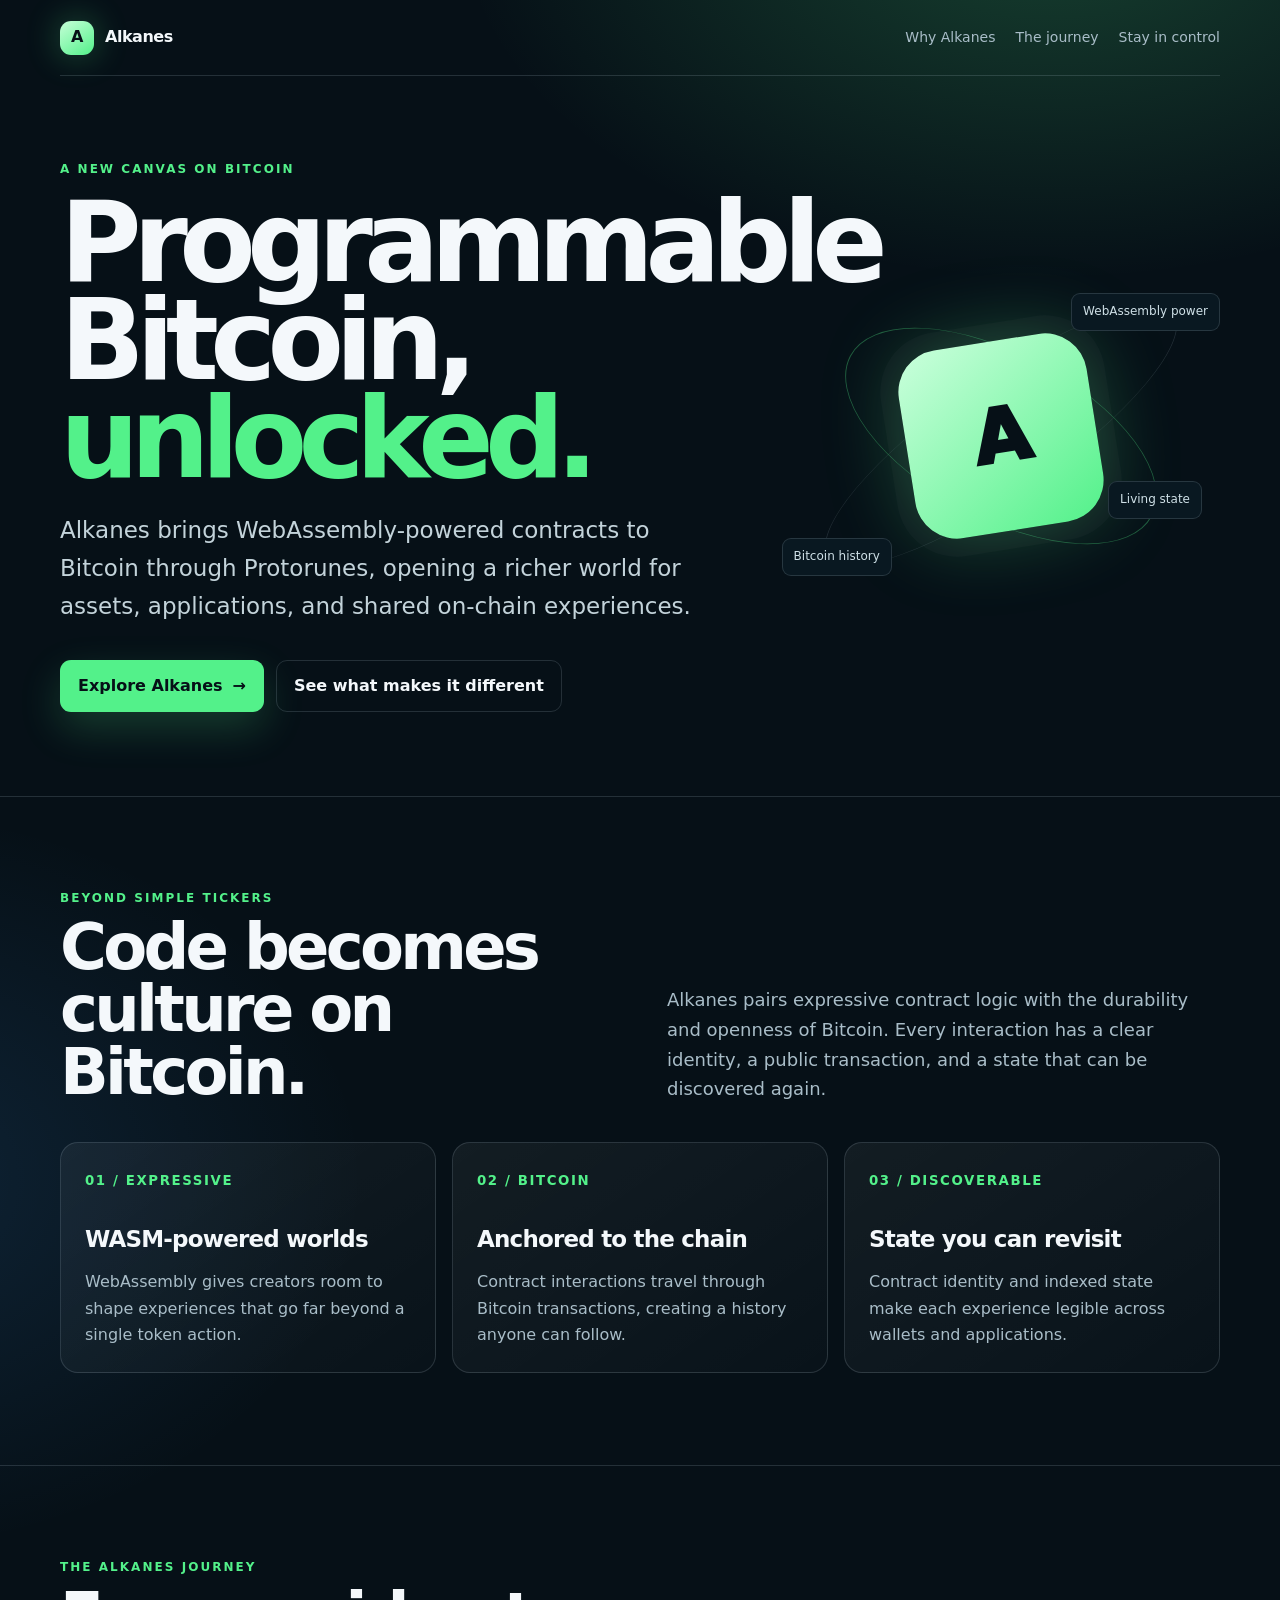
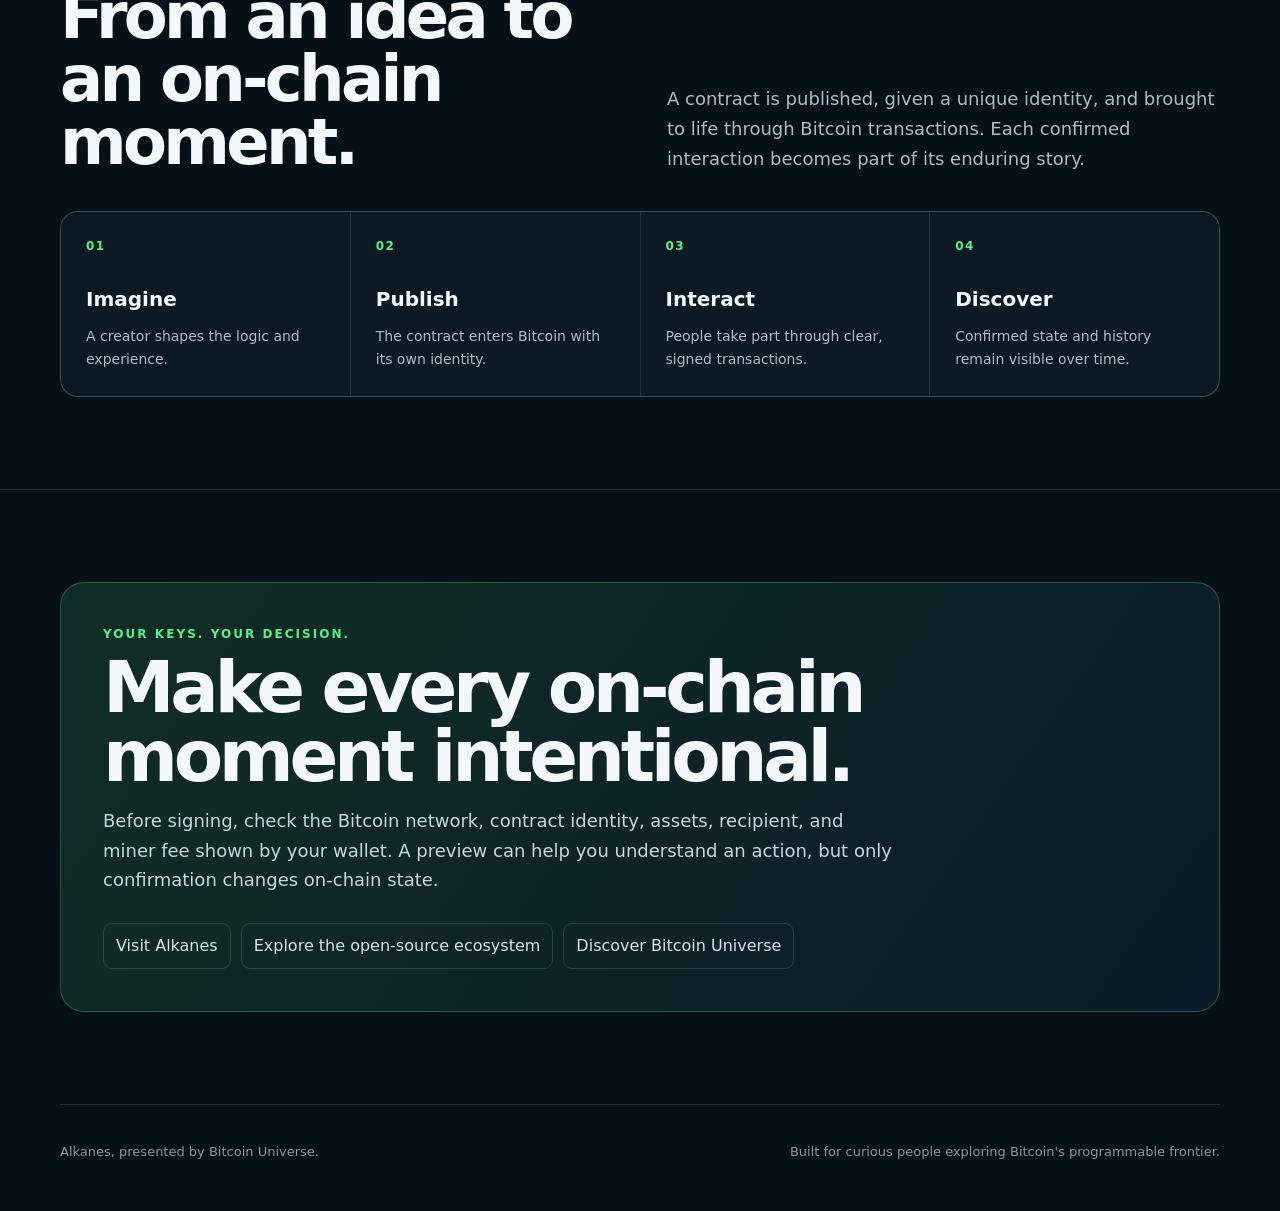
==== commit ae749941: "docs: make public experience user-first" ====
--- a/index.html
+++ b/index.html
@@ -1,4 +1,57 @@
 <!doctype html>
-<html lang="en"><head><meta charset="utf-8"><meta name="viewport" content="width=device-width,initial-scale=1"><meta name="description" content="WebAssembly contracts for Bitcoin, built on Protorunes."><meta name="theme-color" content="#071016"><title>Alkanes | Bitcoin Universe Docs</title><style>
-:root{--accent:hsl(139 88% 60%);--ink:#edf4f8;--muted:#9bb0bd;--paper:#071016;--panel:#0d1921;--line:rgba(214,239,247,.13);--soft:rgba(255,255,255,.045)}*{box-sizing:border-box}html{scroll-behavior:smooth}body{margin:0;color:var(--ink);background:radial-gradient(900px 480px at 82% -80px,hsla(139,90%,56%,.25),transparent 64%),radial-gradient(680px 540px at -12% 38%,hsla(217,82%,48%,.12),transparent 70%),var(--paper);font:16px/1.62 ui-sans-serif,system-ui,-apple-system,BlinkMacSystemFont,"Segoe UI",sans-serif}.top{height:74px;display:flex;gap:22px;align-items:center;max-width:1200px;margin:auto;padding:0 26px;border-bottom:1px solid var(--line);position:relative;z-index:4}.brand{display:flex;align-items:center;gap:10px;color:var(--ink);text-decoration:none;font-weight:760;letter-spacing:-.02em}.brand b{display:grid;place-items:center;width:30px;height:30px;border:1px solid color-mix(in srgb,var(--accent),white 25%);border-radius:9px;color:#081115;background:var(--accent);font-size:11px;box-shadow:0 0 30px color-mix(in srgb,var(--accent),transparent 65%)}nav{display:flex;gap:3px;margin-left:18px}nav a,.repo{color:var(--muted);text-decoration:none;padding:8px 10px;border-radius:8px;font-size:14px}nav a:hover,nav a.active{color:var(--ink);background:var(--soft)}.repo{margin-left:auto;border:1px solid var(--line);color:var(--ink)}.wrap{max-width:1200px;margin:auto;padding:0 26px}.hero{min-height:520px;padding:82px 0 56px;display:grid;grid-template-columns:minmax(0,1fr) 400px;gap:55px;align-items:center}.eyebrow{font-size:12px;letter-spacing:.14em;text-transform:uppercase;color:var(--accent);font-weight:800}.hero h1{font-size:clamp(48px,7.7vw,94px);letter-spacing:-.078em;line-height:.94;margin:13px 0 22px;max-width:720px}.hero p{color:#bed0da;font-size:20px;line-height:1.55;max-width:690px;margin:0}.chips{display:flex;flex-wrap:wrap;gap:8px;margin-top:28px}.chip{padding:6px 10px;border:1px solid var(--line);border-radius:999px;color:#c3d1d8;background:rgba(255,255,255,.025);font-size:12px}.cta{display:inline-flex;align-items:center;gap:9px;margin-top:29px;padding:11px 15px;background:var(--accent);color:#061118;text-decoration:none;font-weight:800;border-radius:10px;box-shadow:0 12px 32px color-mix(in srgb,var(--accent),transparent 77%)}.orbit{height:380px;position:relative;display:grid;place-items:center;isolation:isolate}.orbit:before,.orbit:after{content:"";position:absolute;border:1px solid color-mix(in srgb,var(--accent),transparent 55%);border-radius:50%;z-index:-1}.orbit:before{width:310px;height:310px;transform:rotate(24deg) scaleY(.58)}.orbit:after{width:365px;height:365px;border-color:var(--line);transform:rotate(-39deg) scaleY(.33)}.core{width:168px;height:168px;border-radius:34px;display:grid;place-items:center;background:linear-gradient(140deg,color-mix(in srgb,var(--accent),white 22%),var(--accent));color:#051014;font-size:58px;font-weight:900;letter-spacing:-.11em;box-shadow:0 0 0 17px rgba(255,255,255,.028),0 0 60px color-mix(in srgb,var(--accent),transparent 58%);transform:rotate(-10deg)}.node{position:absolute;border:1px solid var(--line);background:#0b1922;color:#c8d9e1;padding:7px 9px;border-radius:8px;font-size:12px}.node.one{top:42px;right:0}.node.two{bottom:42px;left:8px}.node.three{right:22px;bottom:104px}.divider{height:1px;background:var(--line)}section{padding:82px 0}.section-head{display:grid;grid-template-columns:minmax(0,1fr) minmax(0,1.1fr);gap:50px;margin-bottom:34px}.section-head h2{letter-spacing:-.052em;font-size:clamp(29px,4.1vw,51px);line-height:1.03;margin:6px 0 0}.section-head p{color:var(--muted);align-self:end;margin:0;font-size:17px}.grid{display:grid;gap:16px}.four{grid-template-columns:repeat(4,1fr)}.three{grid-template-columns:repeat(3,1fr)}.card{border:1px solid var(--line);background:linear-gradient(145deg,rgba(255,255,255,.055),rgba(255,255,255,.018));border-radius:15px;padding:20px;min-width:0}.card .number{color:var(--accent);font-size:12px;font-weight:800;letter-spacing:.11em}.card h3{font-size:18px;letter-spacing:-.025em;line-height:1.2;margin:15px 0 8px}.card p{color:var(--muted);font-size:14px;margin:0}.steps{counter-reset:step}.step{counter-increment:step;position:relative;padding:22px 17px 18px 29px;border-left:1px solid var(--line)}.step:before{content:counter(step,decimal-leading-zero);position:absolute;top:22px;left:-11px;color:var(--accent);font-size:10px;font-weight:900;background:var(--paper);padding:3px}.step h3{margin:0 0 7px;font-size:17px;line-height:1.25}.step p{margin:0;color:var(--muted);font-size:14px}.callout{border-left:3px solid var(--accent);border-radius:0 12px 12px 0;background:color-mix(in srgb,var(--accent),transparent 91%);padding:20px 22px;color:#ccdae0}.callout b{display:block;color:var(--ink);margin-bottom:5px}.packet{padding:0;overflow:hidden}.packet header{display:flex;align-items:center;justify-content:space-between;padding:13px 16px;border-bottom:1px solid var(--line);font-size:13px;font-weight:800}.packet button{background:transparent;color:var(--muted);border:1px solid var(--line);border-radius:6px;padding:4px 7px;cursor:pointer;font:inherit;font-size:11px}.packet button:hover{color:var(--ink)}pre{white-space:pre-wrap;overflow:auto;padding:18px;margin:0;color:#c5e7f3;font:13px/1.65 ui-monospace,SFMono-Regular,Consolas,monospace;background:#071219}.table-wrap{overflow:auto;border:1px solid var(--line);border-radius:14px}table{width:100%;border-collapse:collapse;min-width:690px;background:rgba(255,255,255,.018)}th,td{text-align:left;padding:14px 15px;border-bottom:1px solid var(--line);vertical-align:top}th{font-size:11px;letter-spacing:.1em;text-transform:uppercase;color:var(--accent);background:rgba(255,255,255,.025)}td{font-size:14px;color:#c0d0d8}td:first-child{font-family:ui-monospace,monospace;color:#ecf5f8;font-weight:700}tr:last-child td{border-bottom:0}.checklist{list-style:none;padding:0;margin:0;display:grid;gap:10px}.checklist li{display:flex;gap:11px;padding:13px 14px;border:1px solid var(--line);border-radius:10px;color:#c9d8de;background:rgba(255,255,255,.025)}.checklist li:before{content:'✓';display:grid;place-items:center;flex:0 0 20px;width:20px;height:20px;border-radius:50%;background:color-mix(in srgb,var(--accent),transparent 80%);color:var(--accent);font-weight:900}.sources{display:grid;grid-template-columns:repeat(2,minmax(0,1fr));gap:12px}.source{display:flex;align-items:center;justify-content:space-between;gap:16px;padding:15px 16px;border:1px solid var(--line);border-radius:11px;color:var(--ink);text-decoration:none;background:rgba(255,255,255,.025)}.source small{color:var(--muted);white-space:nowrap}.footer{padding:34px 0 48px;border-top:1px solid var(--line);color:#78909e;font-size:13px}.footer a{color:#b9cad0}.guide-list{display:grid;gap:0;counter-reset:guide}.guide-list article{counter-increment:guide;display:grid;grid-template-columns:62px 1fr;gap:18px;padding:24px 0;border-bottom:1px solid var(--line)}.guide-list article:before{content:counter(guide,decimal-leading-zero);color:var(--accent);font-weight:900;font-size:14px}.guide-list h3{margin:0 0 5px;font-size:19px;letter-spacing:-.025em}.guide-list p{margin:0;color:var(--muted)}.mini{font-size:13px;color:var(--muted)}@media(max-width:800px){.top{padding:0 16px;height:auto;min-height:66px;flex-wrap:wrap;gap:8px}.brand{margin-right:auto}nav{order:3;margin:0 -8px 7px;width:100%;overflow:auto}.repo{margin:0}.wrap{padding:0 17px}.hero{grid-template-columns:1fr;padding:56px 0 26px;gap:5px;min-height:0}.hero h1{font-size:58px}.orbit{height:230px;transform:scale(.72);margin:-28px}.section-head{grid-template-columns:1fr;gap:15px}.four,.three{grid-template-columns:1fr}.sources{grid-template-columns:1fr}section{padding:55px 0}}
-</style></head><body><header class="top"><a class="brand" href="index.html"><b>A</b><span>Alkanes</span></a><nav><a class="active" href="index.html">Overview</a><a class="" href="reference.html">Reference</a><a class="" href="guide.html">Build & verify</a><a href="#sources">Sources</a></nav><a class="repo" href="https://github.com/bitcoinuniverse/alkanes-docs">GitHub ↗</a></header><main><div class="wrap hero"><div><div class="eyebrow">Bitcoin protocol field manual</div><h1>Alkanes<br><i style="font-style:normal;color:var(--accent)">decoded.</i></h1><p>WebAssembly contracts for Bitcoin, built on Protorunes.</p><div class="chips"><span class="chip">Bitcoin</span><span class="chip">WASM contract and Bitcoin transaction</span><span class="chip">Protocol-specific reference</span></div><a class="cta" href="reference.html">Open packet reference <span>→</span></a></div><div class="orbit" aria-hidden="true"><div class="core">A</div><span class="node one">WASM contract and Bitcoin transaction</span><span class="node two">Bitcoin state</span><span class="node three">verify first</span></div></div><div class="divider"></div><section><div class="wrap"><div class="section-head"><div><div class="eyebrow">Protocol at a glance</div><h2>Build for the actual state model.</h2></div><p>Alkanes lets developers deploy WebAssembly contracts and invoke them through Bitcoin transactions. The contract layer is indexed by Metashrew and exposed to applications through Subfrost-compatible APIs.</p></div><div class="callout"><b>Integration lens</b>This is a contract protocol, not a JSON ticker protocol. Build artifacts, contract IDs, calldata, and simulation results must all be handled as versioned binary interfaces.</div></div></section><section><div class="wrap"><div class="section-head"><div><div class="eyebrow">Transaction lifecycle</div><h2>One action, four durable stages.</h2></div><p>Keep the transaction construction, state transition, and verification path in the same product flow.</p></div><div class="steps"><article class="step"><h3>Write the contract against the current Alkanes Rust interface.</h3><p>Make this stage explicit in your builder, wallet state, and post-confirmation verification.</p></article><article class="step"><h3>Compile a deterministic wasm32-unknown-unknown artifact.</h3><p>Make this stage explicit in your builder, wallet state, and post-confirmation verification.</p></article><article class="step"><h3>Inscribe or deploy the artifact and record the resulting contract ID.</h3><p>Make this stage explicit in your builder, wallet state, and post-confirmation verification.</p></article><article class="step"><h3>Encode a call, fund the Bitcoin transaction, and simulate before broadcast.</h3><p>Make this stage explicit in your builder, wallet state, and post-confirmation verification.</p></article></div></div></section><section><div class="wrap"><div class="section-head"><div><div class="eyebrow">Non-negotiables</div><h2>Rules worth making visible in the UI.</h2></div><p>These constraints are the ones most likely to change the outcome of an otherwise valid Bitcoin transaction.</p></div><div class="grid four"><article class="card"><div class="number">01 / RULE</div><h3>Use the compiler target and dependency versions supported by the active Alkanes toolchain.</h3><p>Protocol rule to enforce before signing.</p></article><article class="card"><div class="number">02 / RULE</div><h3>A contract ID is part of the call identity.</h3><p>Never substitute a display name for it.</p></article><article class="card"><div class="number">03 / RULE</div><h3>WASM bytecode and calldata are protocol inputs, so reproducible builds matter.</h3><p>Protocol rule to enforce before signing.</p></article><article class="card"><div class="number">04 / RULE</div><h3>The indexer view is needed to read contract state and token balances.</h3><p>Protocol rule to enforce before signing.</p></article></div></div></section><section id="sources"><div class="wrap"><div class="section-head"><div><div class="eyebrow">Source trail</div><h2>Read the active implementation.</h2></div><p>These links are the starting point for release-aware rules and reference behavior. Check them again before production use.</p></div><div class="sources"><a class="source" href="https://alkanes.build/en/docs" target="_blank" rel="noreferrer"><span>Alkanes developer docs</span><small>Open ↗</small></a><a class="source" href="https://github.com/sandshrewmetaprotocols/alkanes" target="_blank" rel="noreferrer"><span>Alkanes reference implementation</span><small>Open ↗</small></a></div></div></section></main><footer class="footer"><div class="wrap">Built by <a href="https://github.com/bitcoinuniverse">Bitcoin Universe</a>. Review live protocol implementations before signing a transaction.</div></footer><script>for(const b of document.querySelectorAll('[data-copy]'))b.addEventListener('click',async()=>{try{await navigator.clipboard.writeText(b.dataset.copy);const t=b.textContent;b.textContent='Copied';setTimeout(()=>b.textContent=t,1200)}catch{b.textContent='Select text'}})</script></body></html>+<html lang="en">
+<head>
+  <meta charset="utf-8">
+  <meta name="viewport" content="width=device-width,initial-scale=1">
+  <meta name="description" content="Discover Alkanes, a powerful canvas for WebAssembly contracts and on-chain experiences anchored to Bitcoin.">
+  <meta name="theme-color" content="#061017">
+  <meta property="og:title" content="Alkanes | Programmable Bitcoin, unlocked">
+  <meta property="og:description" content="A richer canvas for assets, applications, and shared experiences on Bitcoin.">
+  <title>Alkanes | Programmable Bitcoin, unlocked</title>
+  <link rel="stylesheet" href="theme.css">
+</head>
+<body>
+  <header class="shell topbar">
+    <a class="brand" href="./"><span class="brand-mark">A</span><span>Alkanes</span></a>
+    <nav aria-label="Primary"><a href="#why">Why Alkanes</a><a href="#journey">The journey</a><a href="#control">Stay in control</a></nav>
+  </header>
+  <main>
+    <section class="shell hero" style="border-top:0">
+      <div>
+        <div class="kicker">A new canvas on Bitcoin</div>
+        <h1>Programmable Bitcoin, <span>unlocked.</span></h1>
+        <p class="lead">Alkanes brings WebAssembly-powered contracts to Bitcoin through Protorunes, opening a richer world for assets, applications, and shared on-chain experiences.</p>
+        <div class="actions"><a class="button primary" href="https://alkanes.build/">Explore Alkanes <span aria-hidden="true">→</span></a><a class="button" href="#why">See what makes it different</a></div>
+      </div>
+      <div class="visual" aria-hidden="true"><div class="core">A</div><span class="float one">WebAssembly power</span><span class="float two">Bitcoin history</span><span class="float three">Living state</span></div>
+    </section>
+
+    <section id="why"><div class="shell">
+      <div class="section-head"><div><div class="kicker">Beyond simple tickers</div><h2>Code becomes culture on Bitcoin.</h2></div><p>Alkanes pairs expressive contract logic with the durability and openness of Bitcoin. Every interaction has a clear identity, a public transaction, and a state that can be discovered again.</p></div>
+      <div class="cards">
+        <article class="card"><small>01 / EXPRESSIVE</small><h3>WASM-powered worlds</h3><p>WebAssembly gives creators room to shape experiences that go far beyond a single token action.</p></article>
+        <article class="card"><small>02 / BITCOIN</small><h3>Anchored to the chain</h3><p>Contract interactions travel through Bitcoin transactions, creating a history anyone can follow.</p></article>
+        <article class="card"><small>03 / DISCOVERABLE</small><h3>State you can revisit</h3><p>Contract identity and indexed state make each experience legible across wallets and applications.</p></article>
+      </div>
+    </div></section>
+
+    <section id="journey"><div class="shell">
+      <div class="section-head"><div><div class="kicker">The Alkanes journey</div><h2>From an idea to an on-chain moment.</h2></div><p>A contract is published, given a unique identity, and brought to life through Bitcoin transactions. Each confirmed interaction becomes part of its enduring story.</p></div>
+      <div class="journey">
+        <article class="step"><b>01</b><h3>Imagine</h3><p>A creator shapes the logic and experience.</p></article>
+        <article class="step"><b>02</b><h3>Publish</h3><p>The contract enters Bitcoin with its own identity.</p></article>
+        <article class="step"><b>03</b><h3>Interact</h3><p>People take part through clear, signed transactions.</p></article>
+        <article class="step"><b>04</b><h3>Discover</h3><p>Confirmed state and history remain visible over time.</p></article>
+      </div>
+    </div></section>
+
+    <section id="control"><div class="shell spotlight">
+      <div class="kicker">Your keys. Your decision.</div>
+      <h2>Make every on-chain moment intentional.</h2>
+      <p>Before signing, check the Bitcoin network, contract identity, assets, recipient, and miner fee shown by your wallet. A preview can help you understand an action, but only confirmation changes on-chain state.</p>
+      <div class="links"><a href="https://alkanes.build/">Visit Alkanes</a><a href="https://github.com/sandshrewmetaprotocols/alkanes">Explore the open-source ecosystem</a><a href="https://github.com/bitcoinuniverse">Discover Bitcoin Universe</a></div>
+    </div></section>
+  </main>
+  <footer class="shell footer"><span>Alkanes, presented by Bitcoin Universe.</span><span>Built for curious people exploring Bitcoin's programmable frontier.</span></footer>
+</body>
+</html>
--- a/theme.css
+++ b/theme.css
@@ -0,0 +1,3 @@
+:root{--accent:#53f18a;--accent2:#45a3ff;--ink:#f4f8fb;--muted:#a9bdc8;--paper:#061017;--panel:#0b1922;--line:rgba(219,242,250,.14)}
+html,body{max-width:100%;overflow-x:hidden}.hero>*{min-width:0}.button{max-width:100%;justify-content:center;text-align:center}@media(max-width:820px){.hero{grid-template-columns:minmax(0,1fr)!important}.hero h1{font-size:50px!important;overflow-wrap:anywhere}.actions{align-items:flex-start;flex-direction:column}.visual{transform:scale(.74)!important}}
+*{box-sizing:border-box}html{scroll-behavior:smooth}body{margin:0;color:var(--ink);background:radial-gradient(900px 560px at 82% -90px,rgba(83,241,138,.22),transparent 66%),radial-gradient(720px 520px at -12% 42%,rgba(69,163,255,.14),transparent 72%),var(--paper);font:16px/1.65 Inter,ui-sans-serif,system-ui,-apple-system,BlinkMacSystemFont,"Segoe UI",sans-serif}.shell{width:min(1160px,calc(100% - 42px));margin:auto}a{color:inherit}.topbar{height:76px;display:flex;align-items:center;gap:28px;border-bottom:1px solid var(--line)}.brand{display:flex;align-items:center;gap:11px;text-decoration:none;font-weight:850;letter-spacing:-.03em}.brand-mark{display:grid;place-items:center;width:34px;height:34px;border-radius:11px;color:#061017;background:linear-gradient(145deg,#c6ffd8,var(--accent));box-shadow:0 0 34px rgba(83,241,138,.32)}nav{display:flex;gap:20px;margin-left:auto}nav a{color:var(--muted);font-size:14px;text-decoration:none}nav a:hover{color:var(--ink)}.hero{min-height:650px;display:grid;grid-template-columns:minmax(0,1.2fr) minmax(300px,.8fr);gap:64px;align-items:center;padding:84px 0}.kicker{color:var(--accent);font-size:12px;font-weight:900;letter-spacing:.17em;text-transform:uppercase}.hero h1{max-width:800px;margin:14px 0 24px;font-size:clamp(54px,8.7vw,112px);line-height:.88;letter-spacing:-.078em}.hero h1 span{color:var(--accent)}.lead{max-width:720px;margin:0;color:#c3d3da;font-size:clamp(18px,2.2vw,23px)}.actions{display:flex;flex-wrap:wrap;gap:12px;margin-top:34px}.button{display:inline-flex;align-items:center;gap:10px;padding:12px 17px;border:1px solid var(--line);border-radius:11px;text-decoration:none;font-weight:800}.button.primary{border-color:transparent;color:#061017;background:var(--accent);box-shadow:0 16px 42px rgba(83,241,138,.2)}.button:hover{transform:translateY(-1px)}.visual{min-height:410px;display:grid;place-items:center;position:relative}.visual:before,.visual:after{content:"";position:absolute;border:1px solid rgba(83,241,138,.34);border-radius:50%;width:340px;height:340px;transform:rotate(28deg) scaleY(.48)}.visual:after{width:420px;height:420px;border-color:var(--line);transform:rotate(-35deg) scaleY(.27)}.core{position:relative;z-index:1;display:grid;place-items:center;width:190px;height:190px;border-radius:42px;color:#061017;background:linear-gradient(145deg,#caffdc,var(--accent));font-size:74px;font-weight:950;box-shadow:0 0 0 18px rgba(255,255,255,.025),0 0 80px rgba(83,241,138,.3);transform:rotate(-9deg)}.float{position:absolute;z-index:2;padding:8px 11px;border:1px solid var(--line);border-radius:9px;color:#cfe0e7;background:#091821;font-size:12px}.float.one{top:62px;right:0}.float.two{bottom:65px;left:0}.float.three{right:18px;bottom:122px}section{padding:92px 0;border-top:1px solid var(--line)}.section-head{display:grid;grid-template-columns:1fr 1fr;gap:54px;align-items:end;margin-bottom:38px}.section-head h2{margin:7px 0 0;font-size:clamp(36px,5.5vw,64px);line-height:.98;letter-spacing:-.058em}.section-head p{margin:0;color:var(--muted);font-size:18px}.cards{display:grid;grid-template-columns:repeat(3,1fr);gap:16px}.card{min-height:220px;padding:24px;border:1px solid var(--line);border-radius:18px;background:linear-gradient(145deg,rgba(255,255,255,.055),rgba(255,255,255,.015))}.card small{color:var(--accent);font-weight:900;letter-spacing:.12em}.card h3{margin:28px 0 10px;font-size:23px;letter-spacing:-.035em}.card p{margin:0;color:var(--muted)}.journey{display:grid;grid-template-columns:repeat(4,1fr);gap:1px;border:1px solid var(--line);border-radius:18px;overflow:hidden;background:var(--line)}.step{padding:25px;background:var(--panel)}.step b{display:block;color:var(--accent);font-size:12px;letter-spacing:.12em}.step h3{margin:26px 0 9px;font-size:20px}.step p{margin:0;color:var(--muted);font-size:14px}.spotlight{padding:42px;border:1px solid rgba(83,241,138,.28);border-radius:24px;background:linear-gradient(125deg,rgba(83,241,138,.13),rgba(69,163,255,.08))}.spotlight h2{max-width:760px;margin:8px 0 16px;font-size:clamp(38px,6vw,72px);line-height:.95;letter-spacing:-.06em}.spotlight p{max-width:790px;margin:0;color:#c6d8df;font-size:18px}.links{display:flex;flex-wrap:wrap;gap:10px;margin-top:28px}.links a{padding:9px 12px;border:1px solid var(--line);border-radius:9px;color:#d7e4e9;text-decoration:none}.footer{display:flex;justify-content:space-between;gap:30px;padding:36px 0 48px;border-top:1px solid var(--line);color:#829aa6;font-size:13px}.footer a{color:#bdd0d8}@media(max-width:820px){.shell{width:min(100% - 30px,1160px)}.topbar{height:auto;min-height:70px;flex-wrap:wrap;padding:14px 0}nav{width:100%;order:3;overflow:auto;margin:0}.hero{grid-template-columns:1fr;gap:10px;padding:62px 0}.hero h1{font-size:64px}.visual{min-height:300px;transform:scale(.8)}.section-head{grid-template-columns:1fr;gap:15px}.cards,.journey{grid-template-columns:1fr}.footer{flex-direction:column}.spotlight{padding:28px}}
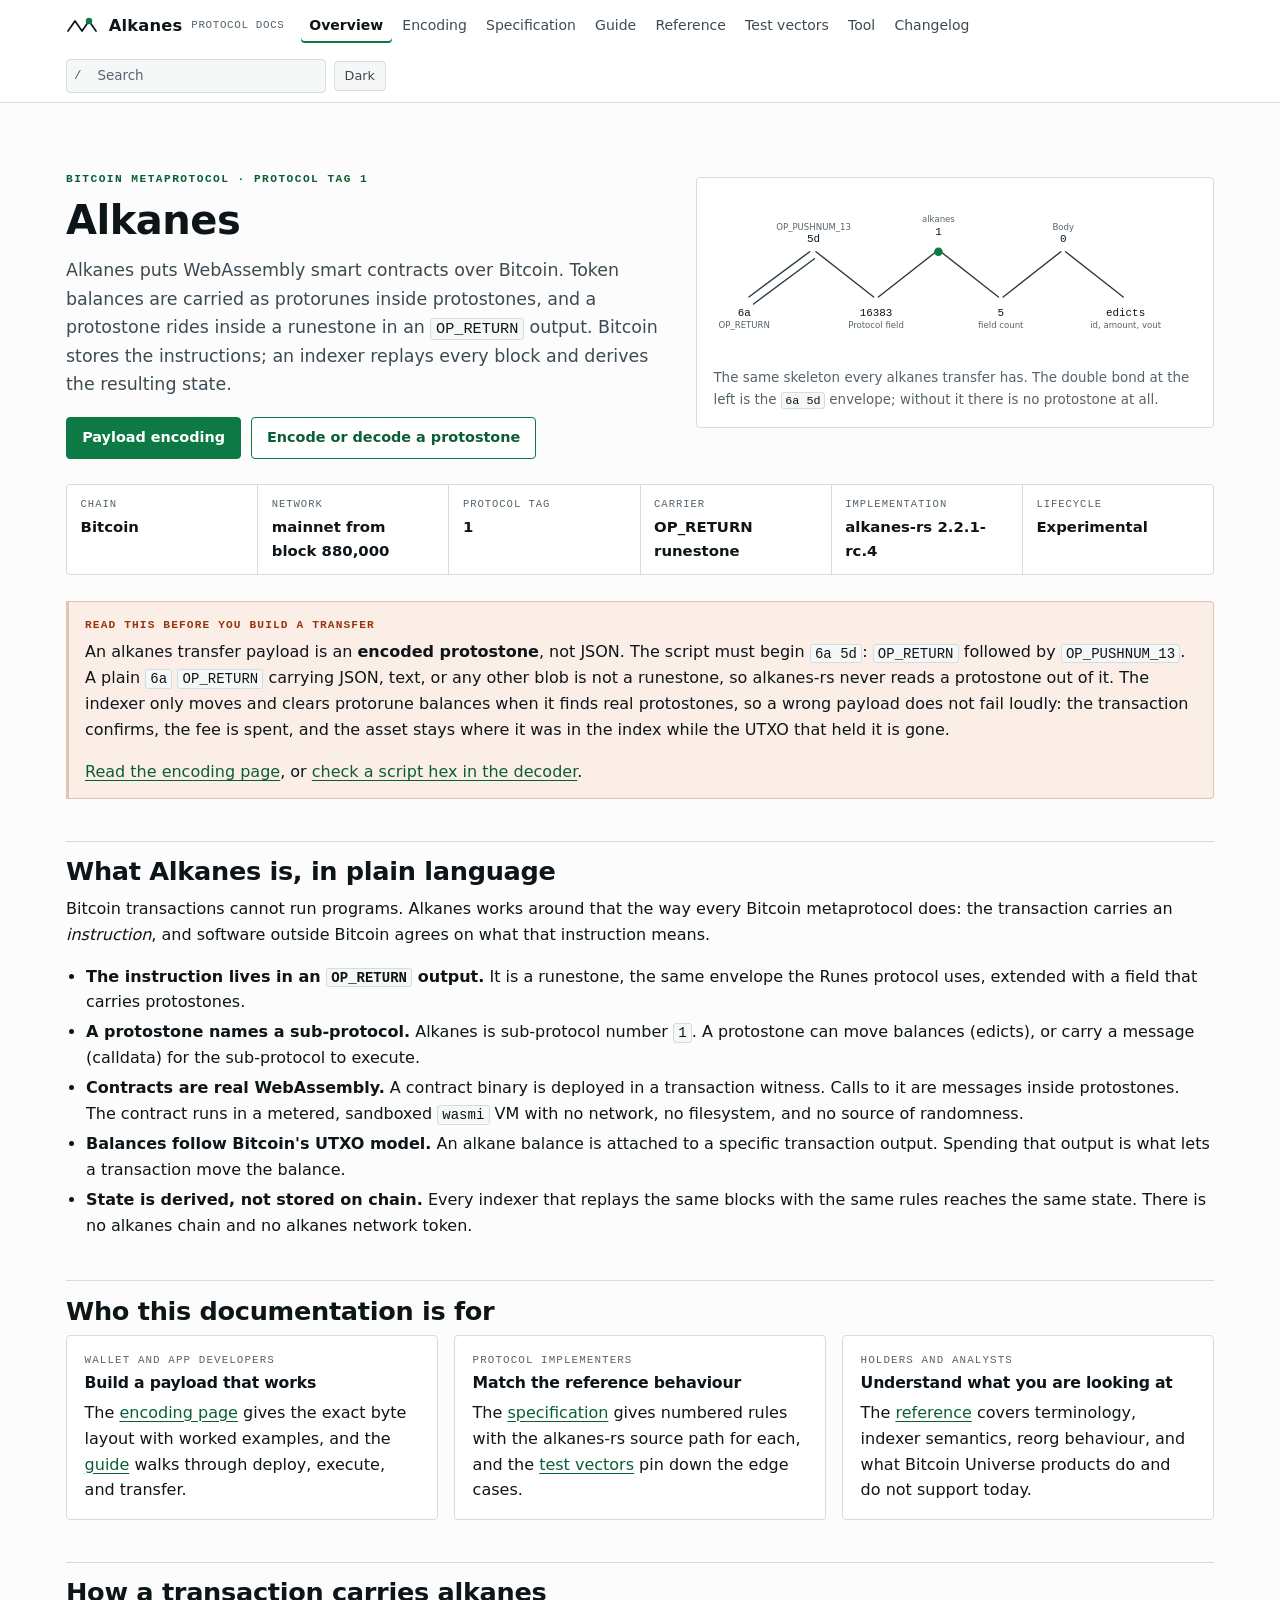
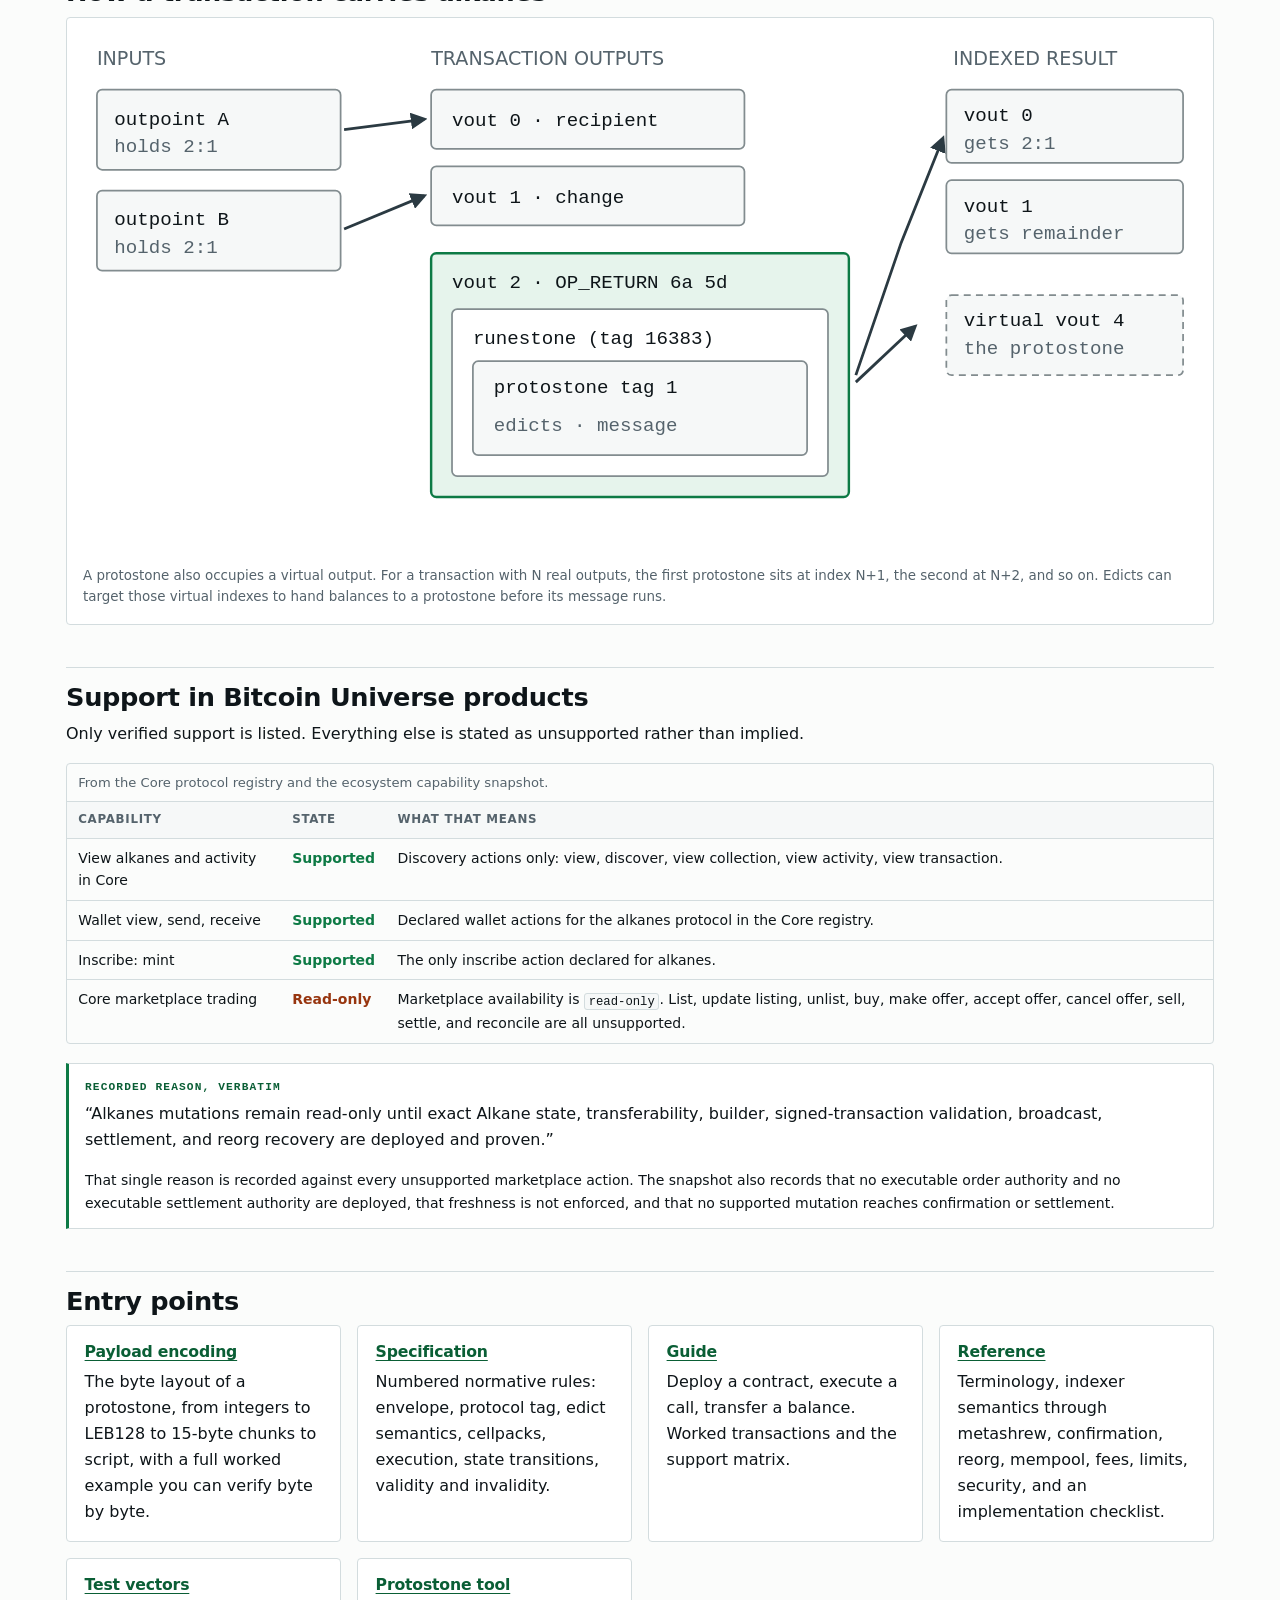
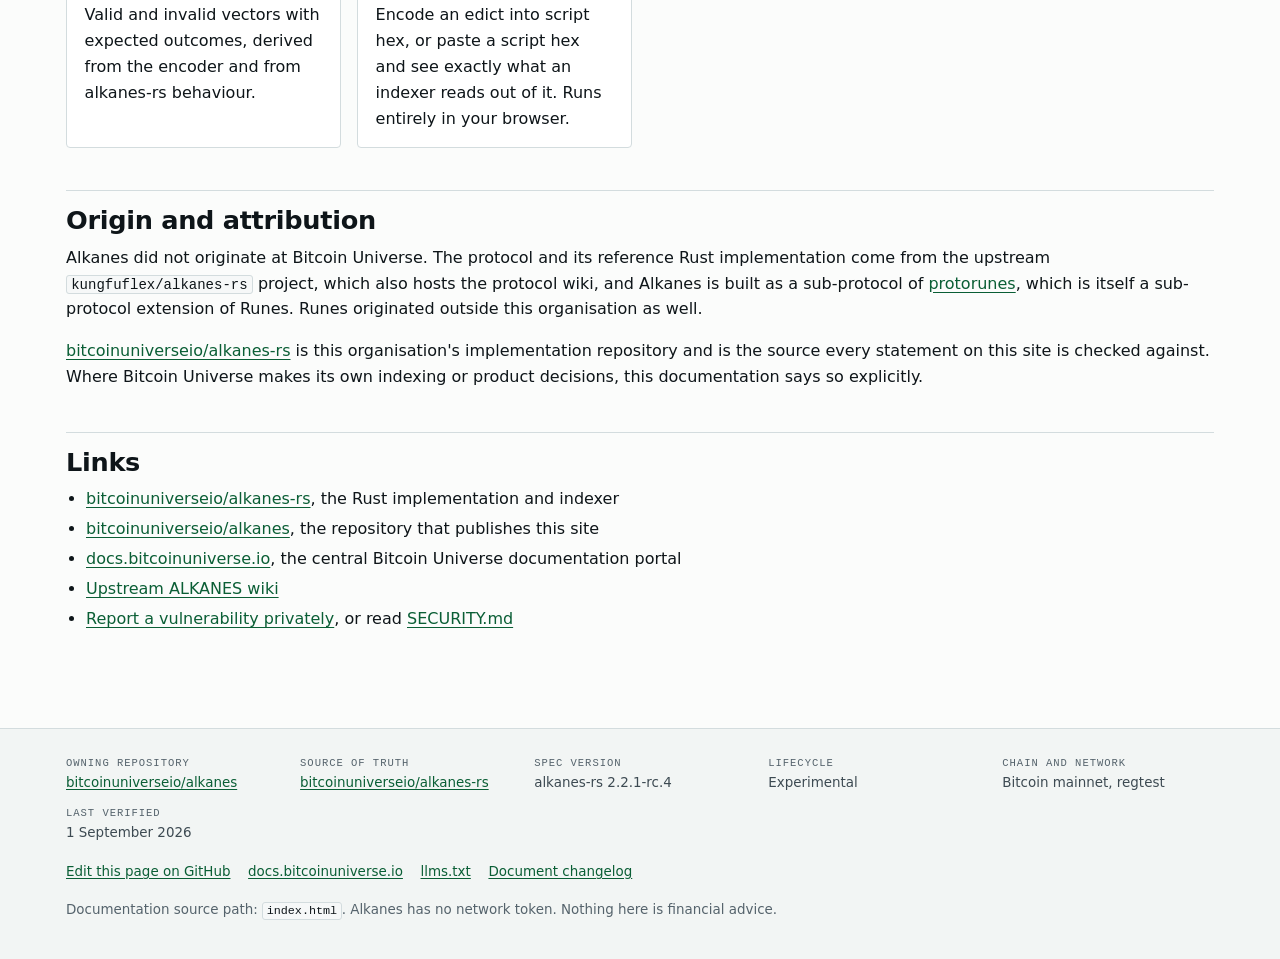
==== commit ecfe13da: "docs: rebuild alkanes into a complete protocol documentation site Replaces the single promotional pa" ====
--- a/index.html
+++ b/index.html
@@ -1,57 +1,327 @@
 <!doctype html>
 <html lang="en">
 <head>
-  <meta charset="utf-8">
-  <meta name="viewport" content="width=device-width,initial-scale=1">
-  <meta name="description" content="Discover Alkanes, a powerful canvas for WebAssembly contracts and on-chain experiences anchored to Bitcoin.">
-  <meta name="theme-color" content="#061017">
-  <meta property="og:title" content="Alkanes | Programmable Bitcoin, unlocked">
-  <meta property="og:description" content="A richer canvas for assets, applications, and shared experiences on Bitcoin.">
-  <title>Alkanes | Programmable Bitcoin, unlocked</title>
-  <link rel="stylesheet" href="theme.css">
+<meta charset="utf-8">
+<meta name="viewport" content="width=device-width,initial-scale=1">
+<title>Alkanes protocol documentation</title>
+<meta name="description" content="Alkanes is a Bitcoin metaprotocol running WebAssembly contracts over protorune balances, carried in protostones inside a runestone OP_RETURN. Spec, encoding, and test vectors.">
+<link rel="canonical" href="https://bitcoinuniverseio.github.io/alkanes/">
+<link rel="search-base" href="./">
+<meta name="theme-color" content="#fbfcfb" media="(prefers-color-scheme: light)">
+<meta name="theme-color" content="#04161c" media="(prefers-color-scheme: dark)">
+<meta property="og:type" content="website">
+<meta property="og:site_name" content="Alkanes protocol documentation">
+<meta property="og:title" content="Alkanes protocol documentation">
+<meta property="og:description" content="WebAssembly contracts over Bitcoin. Protostone encoding, execution model, indexer semantics, and test vectors, grounded in alkanes-rs.">
+<meta property="og:url" content="https://bitcoinuniverseio.github.io/alkanes/">
+<meta property="og:image" content="https://bitcoinuniverseio.github.io/alkanes/og.svg">
+<meta name="twitter:card" content="summary_large_image">
+<link rel="icon" href="favicon.svg" type="image/svg+xml">
+<link rel="stylesheet" href="theme.css">
+<script src="site.js" defer></script>
 </head>
 <body>
-  <header class="shell topbar">
-    <a class="brand" href="./"><span class="brand-mark">A</span><span>Alkanes</span></a>
-    <nav aria-label="Primary"><a href="#why">Why Alkanes</a><a href="#journey">The journey</a><a href="#control">Stay in control</a></nav>
-  </header>
-  <main>
-    <section class="shell hero" style="border-top:0">
-      <div>
-        <div class="kicker">A new canvas on Bitcoin</div>
-        <h1>Programmable Bitcoin, <span>unlocked.</span></h1>
-        <p class="lead">Alkanes brings WebAssembly-powered contracts to Bitcoin through Protorunes, opening a richer world for assets, applications, and shared on-chain experiences.</p>
-        <div class="actions"><a class="button primary" href="https://alkanes.build/">Explore Alkanes <span aria-hidden="true">→</span></a><a class="button" href="#why">See what makes it different</a></div>
+<a class="skip" href="#main">Skip to content</a>
+
+<header class="masthead">
+  <div class="masthead-in">
+    <a class="wordmark" href="./">
+      <svg width="34" height="20" viewBox="0 0 34 20" aria-hidden="true" focusable="false">
+        <path d="M2 15 L9 5 L16 15 L23 5 L30 15" fill="none" stroke="currentColor" stroke-width="1.7" stroke-linecap="round" stroke-linejoin="round"/>
+        <circle cx="23" cy="5" r="3.2" fill="var(--accent)"/>
+      </svg>
+      Alkanes <small>protocol docs</small>
+    </a>
+    <nav aria-label="Primary">
+      <a href="./" aria-current="page">Overview</a>
+      <a href="encoding.html">Encoding</a>
+      <a href="specification.html">Specification</a>
+      <a href="guide.html">Guide</a>
+      <a href="reference.html">Reference</a>
+      <a href="test-vectors.html">Test vectors</a>
+      <a href="tool.html">Tool</a>
+      <a href="changelog.html">Changelog</a>
+    </nav>
+    <div class="mast-tools">
+      <div class="search-wrap" id="search-wrap" hidden>
+        <span class="slash" aria-hidden="true">/</span>
+        <label class="skip" for="search-input">Search this documentation</label>
+        <input id="search-input" type="search" placeholder="Search" autocomplete="off" spellcheck="false" aria-controls="search-results">
+        <ul id="search-results" aria-label="Search results"></ul>
       </div>
-      <div class="visual" aria-hidden="true"><div class="core">A</div><span class="float one">WebAssembly power</span><span class="float two">Bitcoin history</span><span class="float three">Living state</span></div>
-    </section>
-
-    <section id="why"><div class="shell">
-      <div class="section-head"><div><div class="kicker">Beyond simple tickers</div><h2>Code becomes culture on Bitcoin.</h2></div><p>Alkanes pairs expressive contract logic with the durability and openness of Bitcoin. Every interaction has a clear identity, a public transaction, and a state that can be discovered again.</p></div>
-      <div class="cards">
-        <article class="card"><small>01 / EXPRESSIVE</small><h3>WASM-powered worlds</h3><p>WebAssembly gives creators room to shape experiences that go far beyond a single token action.</p></article>
-        <article class="card"><small>02 / BITCOIN</small><h3>Anchored to the chain</h3><p>Contract interactions travel through Bitcoin transactions, creating a history anyone can follow.</p></article>
-        <article class="card"><small>03 / DISCOVERABLE</small><h3>State you can revisit</h3><p>Contract identity and indexed state make each experience legible across wallets and applications.</p></article>
+      <button class="ghost" id="theme-toggle" hidden>Dark</button>
+    </div>
+  </div>
+</header>
+
+<main id="main">
+<div class="page">
+
+<section class="hero">
+  <div class="hero-grid">
+    <div>
+      <p class="eyebrow">Bitcoin metaprotocol &middot; protocol tag 1</p>
+      <h1>Alkanes</h1>
+      <p class="lede">Alkanes puts WebAssembly smart contracts over Bitcoin. Token balances are carried as
+        protorunes inside protostones, and a protostone rides inside a runestone in an <code>OP_RETURN</code>
+        output. Bitcoin stores the instructions; an indexer replays every block and derives the resulting state.</p>
+      <div class="btnrow">
+        <a class="btn solid" href="encoding.html">Payload encoding</a>
+        <a class="btn" href="tool.html">Encode or decode a protostone</a>
       </div>
-    </div></section>
-
-    <section id="journey"><div class="shell">
-      <div class="section-head"><div><div class="kicker">The Alkanes journey</div><h2>From an idea to an on-chain moment.</h2></div><p>A contract is published, given a unique identity, and brought to life through Bitcoin transactions. Each confirmed interaction becomes part of its enduring story.</p></div>
-      <div class="journey">
-        <article class="step"><b>01</b><h3>Imagine</h3><p>A creator shapes the logic and experience.</p></article>
-        <article class="step"><b>02</b><h3>Publish</h3><p>The contract enters Bitcoin with its own identity.</p></article>
-        <article class="step"><b>03</b><h3>Interact</h3><p>People take part through clear, signed transactions.</p></article>
-        <article class="step"><b>04</b><h3>Discover</h3><p>Confirmed state and history remain visible over time.</p></article>
-      </div>
-    </div></section>
-
-    <section id="control"><div class="shell spotlight">
-      <div class="kicker">Your keys. Your decision.</div>
-      <h2>Make every on-chain moment intentional.</h2>
-      <p>Before signing, check the Bitcoin network, contract identity, assets, recipient, and miner fee shown by your wallet. A preview can help you understand an action, but only confirmation changes on-chain state.</p>
-      <div class="links"><a href="https://alkanes.build/">Visit Alkanes</a><a href="https://github.com/sandshrewmetaprotocols/alkanes">Explore the open-source ecosystem</a><a href="https://github.com/bitcoinuniverse">Discover Bitcoin Universe</a></div>
-    </div></section>
-  </main>
-  <footer class="shell footer"><span>Alkanes, presented by Bitcoin Universe.</span><span>Built for curious people exploring Bitcoin's programmable frontier.</span></footer>
+    </div>
+    <figure class="figframe">
+      <svg viewBox="0 0 620 210" role="img" aria-labelledby="heroT heroD">
+        <title id="heroT">An alkanes transfer drawn as a bond-line structure</title>
+        <desc id="heroD">A zig-zag chain of seven vertices. Reading left to right the vertices are labelled 6a for OP_RETURN, 5d for OP_PUSHNUM_13, 16383 for the protocol field tag, 1 for the alkanes protocol tag, 5 for the field count, 0 for the edict body tag, and edicts for the transfer instructions themselves. The vertex labelled 1 is highlighted.</desc>
+        <g fill="none" stroke="var(--bond)" stroke-width="1.8" stroke-linecap="round" stroke-linejoin="round">
+          <path d="M46 132 L124 74"/>
+          <path d="M52 141 L130 83"/>
+          <path d="M132 74 L206 132 M212 132 L286 74 M292 74 L366 132 M372 132 L446 74 M452 74 L526 132"/>
+        </g>
+        <g fill="var(--accent)"><circle cx="289" cy="74" r="5.5"/></g>
+        <g font-family="ui-monospace, SFMono-Regular, Menlo, Consolas, monospace" font-size="14" fill="var(--ink)" text-anchor="middle">
+          <text x="40" y="156">6a</text>
+          <text x="129" y="62">5d</text>
+          <text x="209" y="156">16383</text>
+          <text x="289" y="52">1</text>
+          <text x="369" y="156">5</text>
+          <text x="449" y="62">0</text>
+          <text x="529" y="156">edicts</text>
+        </g>
+        <g font-family="system-ui, sans-serif" font-size="11" fill="var(--muted)" text-anchor="middle">
+          <text x="40" y="172">OP_RETURN</text>
+          <text x="129" y="46">OP_PUSHNUM_13</text>
+          <text x="209" y="172">Protocol field</text>
+          <text x="289" y="36">alkanes</text>
+          <text x="369" y="172">field count</text>
+          <text x="449" y="46">Body</text>
+          <text x="529" y="172">id, amount, vout</text>
+        </g>
+      </svg>
+      <figcaption>The same skeleton every alkanes transfer has. The double bond at the left is the
+        <code>6a 5d</code> envelope; without it there is no protostone at all.</figcaption>
+    </figure>
+  </div>
+</section>
+
+<dl class="facts">
+  <div><dt>Chain</dt><dd>Bitcoin</dd></div>
+  <div><dt>Network</dt><dd>mainnet from block 880,000</dd></div>
+  <div><dt>Protocol tag</dt><dd>1</dd></div>
+  <div><dt>Carrier</dt><dd>OP_RETURN runestone</dd></div>
+  <div><dt>Implementation</dt><dd>alkanes-rs 2.2.1-rc.4</dd></div>
+  <div><dt>Lifecycle</dt><dd>Experimental</dd></div>
+</dl>
+
+<div class="danger">
+  <span class="t">Read this before you build a transfer</span>
+  <p>An alkanes transfer payload is an <strong>encoded protostone</strong>, not JSON. The script must begin
+    <code>6a 5d</code>: <code>OP_RETURN</code> followed by <code>OP_PUSHNUM_13</code>. A plain <code>6a</code>
+    <code>OP_RETURN</code> carrying JSON, text, or any other blob is not a runestone, so alkanes-rs never reads a
+    protostone out of it. The indexer only moves and clears protorune balances when it finds real protostones, so a
+    wrong payload does not fail loudly: the transaction confirms, the fee is spent, and the asset stays where it was
+    in the index while the UTXO that held it is gone.</p>
+  <p><a href="encoding.html">Read the encoding page</a>, or
+    <a href="tool.html">check a script hex in the decoder</a>.</p>
+</div>
+
+<h2 id="what">What Alkanes is, in plain language</h2>
+<p>Bitcoin transactions cannot run programs. Alkanes works around that the way every Bitcoin metaprotocol does:
+  the transaction carries an <em>instruction</em>, and software outside Bitcoin agrees on what that instruction means.</p>
+<ul>
+  <li><strong>The instruction lives in an <code>OP_RETURN</code> output.</strong> It is a runestone, the same
+    envelope the Runes protocol uses, extended with a field that carries protostones.</li>
+  <li><strong>A protostone names a sub-protocol.</strong> Alkanes is sub-protocol number <code>1</code>. A
+    protostone can move balances (edicts), or carry a message (calldata) for the sub-protocol to execute.</li>
+  <li><strong>Contracts are real WebAssembly.</strong> A contract binary is deployed in a transaction witness.
+    Calls to it are messages inside protostones. The contract runs in a metered, sandboxed <code>wasmi</code> VM
+    with no network, no filesystem, and no source of randomness.</li>
+  <li><strong>Balances follow Bitcoin's UTXO model.</strong> An alkane balance is attached to a specific
+    transaction output. Spending that output is what lets a transaction move the balance.</li>
+  <li><strong>State is derived, not stored on chain.</strong> Every indexer that replays the same blocks with the
+    same rules reaches the same state. There is no alkanes chain and no alkanes network token.</li>
+</ul>
+
+<h2 id="who">Who this documentation is for</h2>
+<div class="grid c3">
+  <div class="card">
+    <span class="k">Wallet and app developers</span>
+    <h3>Build a payload that works</h3>
+    <p>The <a href="encoding.html">encoding page</a> gives the exact byte layout with worked examples, and the
+      <a href="guide.html">guide</a> walks through deploy, execute, and transfer.</p>
+  </div>
+  <div class="card">
+    <span class="k">Protocol implementers</span>
+    <h3>Match the reference behaviour</h3>
+    <p>The <a href="specification.html">specification</a> gives numbered rules with the alkanes-rs source path for
+      each, and the <a href="test-vectors.html">test vectors</a> pin down the edge cases.</p>
+  </div>
+  <div class="card">
+    <span class="k">Holders and analysts</span>
+    <h3>Understand what you are looking at</h3>
+    <p>The <a href="reference.html">reference</a> covers terminology, indexer semantics, reorg behaviour, and what
+      Bitcoin Universe products do and do not support today.</p>
+  </div>
+</div>
+
+<h2 id="anatomy">How a transaction carries alkanes</h2>
+<figure class="figframe">
+  <svg viewBox="0 0 640 300" role="img" aria-labelledby="anatT anatD">
+    <title id="anatT">Anatomy of an alkanes transaction</title>
+    <desc id="anatD">Inputs on the left carry alkane balances from previously indexed outpoints. In the middle the transaction has ordinary outputs numbered 0 and 1 plus one OP_RETURN output. The OP_RETURN holds a runestone, the runestone holds a protostone, and the protostone holds edicts and an optional message. On the right, the indexer assigns resulting balances to output 0 and output 1, and virtual output 4 is the protostone's own shadow output.</desc>
+    <g font-family="system-ui, sans-serif" font-size="11" fill="var(--muted)">
+      <text x="8" y="18">INPUTS</text>
+      <text x="200" y="18">TRANSACTION OUTPUTS</text>
+      <text x="500" y="18">INDEXED RESULT</text>
+    </g>
+    <g stroke="var(--line-strong)" stroke-width="1" fill="var(--surface-2)">
+      <rect x="8" y="32" width="140" height="46" rx="3"/>
+      <rect x="8" y="90" width="140" height="46" rx="3"/>
+    </g>
+    <g font-family="ui-monospace, Menlo, Consolas, monospace" font-size="11" fill="var(--ink)">
+      <text x="18" y="52">outpoint A</text><text x="18" y="68" fill="var(--muted)">holds 2:1</text>
+      <text x="18" y="110">outpoint B</text><text x="18" y="126" fill="var(--muted)">holds 2:1</text>
+    </g>
+
+    <g stroke="var(--line-strong)" stroke-width="1" fill="var(--surface-2)">
+      <rect x="200" y="32" width="180" height="34" rx="3"/>
+      <rect x="200" y="76" width="180" height="34" rx="3"/>
+    </g>
+    <rect x="200" y="126" width="240" height="140" rx="3" fill="var(--accent-wash)" stroke="var(--accent)" stroke-width="1.4"/>
+    <rect x="212" y="158" width="216" height="96" rx="3" fill="var(--surface)" stroke="var(--line-strong)" stroke-width="1"/>
+    <rect x="224" y="188" width="192" height="54" rx="3" fill="var(--surface-2)" stroke="var(--line-strong)" stroke-width="1"/>
+    <g font-family="ui-monospace, Menlo, Consolas, monospace" font-size="11" fill="var(--ink)">
+      <text x="212" y="53">vout 0 &middot; recipient</text>
+      <text x="212" y="97">vout 1 &middot; change</text>
+      <text x="212" y="146">vout 2 &middot; OP_RETURN 6a 5d</text>
+      <text x="224" y="178">runestone (tag 16383)</text>
+      <text x="236" y="206">protostone tag 1</text>
+      <text x="236" y="228" fill="var(--muted)">edicts &middot; message</text>
+    </g>
+
+    <g stroke="var(--bond)" stroke-width="1.6" fill="none" marker-end="url(#ar)">
+      <path d="M150 55 L196 49"/>
+      <path d="M150 112 L196 93"/>
+      <path d="M444 196 L470 120 L494 60"/>
+      <path d="M444 200 L478 168"/>
+    </g>
+    <defs>
+      <marker id="ar" viewBox="0 0 10 10" refX="8" refY="5" markerWidth="6" markerHeight="6" orient="auto-start-reverse">
+        <path d="M0 0 L10 5 L0 10 z" fill="var(--bond)"/>
+      </marker>
+    </defs>
+
+    <g stroke="var(--line-strong)" stroke-width="1" fill="var(--surface-2)">
+      <rect x="496" y="32" width="136" height="42" rx="3"/>
+      <rect x="496" y="84" width="136" height="42" rx="3"/>
+      <rect x="496" y="150" width="136" height="46" rx="3" stroke-dasharray="4 3"/>
+    </g>
+    <g font-family="ui-monospace, Menlo, Consolas, monospace" font-size="11" fill="var(--ink)">
+      <text x="506" y="50">vout 0</text><text x="506" y="66" fill="var(--muted)">gets 2:1</text>
+      <text x="506" y="102">vout 1</text><text x="506" y="118" fill="var(--muted)">gets remainder</text>
+      <text x="506" y="168">virtual vout 4</text><text x="506" y="184" fill="var(--muted)">the protostone</text>
+    </g>
+  </svg>
+  <figcaption>A protostone also occupies a virtual output. For a transaction with N real outputs, the first
+    protostone sits at index N+1, the second at N+2, and so on. Edicts can target those virtual indexes to hand
+    balances to a protostone before its message runs.</figcaption>
+</figure>
+
+<h2 id="support">Support in Bitcoin Universe products</h2>
+<p>Only verified support is listed. Everything else is stated as unsupported rather than implied.</p>
+<div class="tablewrap">
+  <table>
+    <caption>From the Core protocol registry and the ecosystem capability snapshot.</caption>
+    <thead><tr><th>Capability</th><th>State</th><th>What that means</th></tr></thead>
+    <tbody>
+      <tr><td>View alkanes and activity in Core</td><td class="yes">Supported</td><td>Discovery actions only: view, discover, view collection, view activity, view transaction.</td></tr>
+      <tr><td>Wallet view, send, receive</td><td class="yes">Supported</td><td>Declared wallet actions for the alkanes protocol in the Core registry.</td></tr>
+      <tr><td>Inscribe: mint</td><td class="yes">Supported</td><td>The only inscribe action declared for alkanes.</td></tr>
+      <tr><td>Core marketplace trading</td><td class="no">Read-only</td><td>Marketplace availability is <code>read-only</code>. List, update listing, unlist, buy, make offer, accept offer, cancel offer, sell, settle, and reconcile are all unsupported.</td></tr>
+    </tbody>
+  </table>
+</div>
+<div class="note">
+  <span class="t">Recorded reason, verbatim</span>
+  <p>&ldquo;Alkanes mutations remain read-only until exact Alkane state, transferability, builder,
+    signed-transaction validation, broadcast, settlement, and reorg recovery are deployed and proven.&rdquo;</p>
+  <p class="small">That single reason is recorded against every unsupported marketplace action. The snapshot also
+    records that no executable order authority and no executable settlement authority are deployed, that freshness
+    is not enforced, and that no supported mutation reaches confirmation or settlement.</p>
+</div>
+
+<h2 id="entry">Entry points</h2>
+<div class="grid c2">
+  <div class="card">
+    <h3><a href="encoding.html">Payload encoding</a></h3>
+    <p>The byte layout of a protostone, from integers to LEB128 to 15-byte chunks to script, with a full worked
+      example you can verify byte by byte.</p>
+  </div>
+  <div class="card">
+    <h3><a href="specification.html">Specification</a></h3>
+    <p>Numbered normative rules: envelope, protocol tag, edict semantics, cellpacks, execution, state transitions,
+      validity and invalidity.</p>
+  </div>
+  <div class="card">
+    <h3><a href="guide.html">Guide</a></h3>
+    <p>Deploy a contract, execute a call, transfer a balance. Worked transactions and the support matrix.</p>
+  </div>
+  <div class="card">
+    <h3><a href="reference.html">Reference</a></h3>
+    <p>Terminology, indexer semantics through metashrew, confirmation, reorg, mempool, fees, limits, security,
+      and an implementation checklist.</p>
+  </div>
+  <div class="card">
+    <h3><a href="test-vectors.html">Test vectors</a></h3>
+    <p>Valid and invalid vectors with expected outcomes, derived from the encoder and from alkanes-rs behaviour.</p>
+  </div>
+  <div class="card">
+    <h3><a href="tool.html">Protostone tool</a></h3>
+    <p>Encode an edict into script hex, or paste a script hex and see exactly what an indexer reads out of it.
+      Runs entirely in your browser.</p>
+  </div>
+</div>
+
+<h2 id="origin">Origin and attribution</h2>
+<p>Alkanes did not originate at Bitcoin Universe. The protocol and its reference Rust implementation come from the
+  upstream <code>kungfuflex/alkanes-rs</code> project, which also hosts the protocol wiki, and Alkanes is built as a
+  sub-protocol of <a href="https://github.com/kungfuflex/protorune/wiki">protorunes</a>, which is itself a sub-protocol
+  extension of Runes. Runes originated outside this organisation as well.</p>
+<p><a href="https://github.com/bitcoinuniverseio/alkanes-rs">bitcoinuniverseio/alkanes-rs</a> is this organisation's
+  implementation repository and is the source every statement on this site is checked against. Where Bitcoin Universe
+  makes its own indexing or product decisions, this documentation says so explicitly.</p>
+
+<h2 id="links">Links</h2>
+<ul>
+  <li><a href="https://github.com/bitcoinuniverseio/alkanes-rs">bitcoinuniverseio/alkanes-rs</a>, the Rust implementation and indexer</li>
+  <li><a href="https://github.com/bitcoinuniverseio/alkanes">bitcoinuniverseio/alkanes</a>, the repository that publishes this site</li>
+  <li><a href="https://docs.bitcoinuniverse.io">docs.bitcoinuniverse.io</a>, the central Bitcoin Universe documentation portal</li>
+  <li><a href="https://github.com/kungfuflex/alkanes-rs/wiki">Upstream ALKANES wiki</a></li>
+  <li><a href="https://github.com/bitcoinuniverseio/alkanes/security/advisories/new">Report a vulnerability privately</a>, or read <a href="https://github.com/bitcoinuniverseio/alkanes/blob/main/SECURITY.md">SECURITY.md</a></li>
+</ul>
+
+</div>
+</main>
+
+<footer class="sitefoot">
+  <div class="page">
+    <dl>
+      <div><dt>Owning repository</dt><dd><a href="https://github.com/bitcoinuniverseio/alkanes">bitcoinuniverseio/alkanes</a></dd></div>
+      <div><dt>Source of truth</dt><dd><a href="https://github.com/bitcoinuniverseio/alkanes-rs">bitcoinuniverseio/alkanes-rs</a></dd></div>
+      <div><dt>Spec version</dt><dd>alkanes-rs 2.2.1-rc.4</dd></div>
+      <div><dt>Lifecycle</dt><dd>Experimental</dd></div>
+      <div><dt>Chain and network</dt><dd>Bitcoin mainnet, regtest</dd></div>
+      <div><dt>Last verified</dt><dd><time datetime="2026-09-01">1 September 2026</time></dd></div>
+    </dl>
+    <p class="footlinks">
+      <a href="https://github.com/bitcoinuniverseio/alkanes/edit/main/index.html">Edit this page on GitHub</a>
+      <a href="https://docs.bitcoinuniverse.io">docs.bitcoinuniverse.io</a>
+      <a href="llms.txt">llms.txt</a>
+      <a href="changelog.html">Document changelog</a>
+    </p>
+    <p>Documentation source path: <code>index.html</code>. Alkanes has no network token. Nothing here is financial advice.</p>
+  </div>
+</footer>
 </body>
 </html>
--- a/theme.css
+++ b/theme.css
@@ -1,3 +1,399 @@
-:root{--accent:#53f18a;--accent2:#45a3ff;--ink:#f4f8fb;--muted:#a9bdc8;--paper:#061017;--panel:#0b1922;--line:rgba(219,242,250,.14)}
-html,body{max-width:100%;overflow-x:hidden}.hero>*{min-width:0}.button{max-width:100%;justify-content:center;text-align:center}@media(max-width:820px){.hero{grid-template-columns:minmax(0,1fr)!important}.hero h1{font-size:50px!important;overflow-wrap:anywhere}.actions{align-items:flex-start;flex-direction:column}.visual{transform:scale(.74)!important}}
-*{box-sizing:border-box}html{scroll-behavior:smooth}body{margin:0;color:var(--ink);background:radial-gradient(900px 560px at 82% -90px,rgba(83,241,138,.22),transparent 66%),radial-gradient(720px 520px at -12% 42%,rgba(69,163,255,.14),transparent 72%),var(--paper);font:16px/1.65 Inter,ui-sans-serif,system-ui,-apple-system,BlinkMacSystemFont,"Segoe UI",sans-serif}.shell{width:min(1160px,calc(100% - 42px));margin:auto}a{color:inherit}.topbar{height:76px;display:flex;align-items:center;gap:28px;border-bottom:1px solid var(--line)}.brand{display:flex;align-items:center;gap:11px;text-decoration:none;font-weight:850;letter-spacing:-.03em}.brand-mark{display:grid;place-items:center;width:34px;height:34px;border-radius:11px;color:#061017;background:linear-gradient(145deg,#c6ffd8,var(--accent));box-shadow:0 0 34px rgba(83,241,138,.32)}nav{display:flex;gap:20px;margin-left:auto}nav a{color:var(--muted);font-size:14px;text-decoration:none}nav a:hover{color:var(--ink)}.hero{min-height:650px;display:grid;grid-template-columns:minmax(0,1.2fr) minmax(300px,.8fr);gap:64px;align-items:center;padding:84px 0}.kicker{color:var(--accent);font-size:12px;font-weight:900;letter-spacing:.17em;text-transform:uppercase}.hero h1{max-width:800px;margin:14px 0 24px;font-size:clamp(54px,8.7vw,112px);line-height:.88;letter-spacing:-.078em}.hero h1 span{color:var(--accent)}.lead{max-width:720px;margin:0;color:#c3d3da;font-size:clamp(18px,2.2vw,23px)}.actions{display:flex;flex-wrap:wrap;gap:12px;margin-top:34px}.button{display:inline-flex;align-items:center;gap:10px;padding:12px 17px;border:1px solid var(--line);border-radius:11px;text-decoration:none;font-weight:800}.button.primary{border-color:transparent;color:#061017;background:var(--accent);box-shadow:0 16px 42px rgba(83,241,138,.2)}.button:hover{transform:translateY(-1px)}.visual{min-height:410px;display:grid;place-items:center;position:relative}.visual:before,.visual:after{content:"";position:absolute;border:1px solid rgba(83,241,138,.34);border-radius:50%;width:340px;height:340px;transform:rotate(28deg) scaleY(.48)}.visual:after{width:420px;height:420px;border-color:var(--line);transform:rotate(-35deg) scaleY(.27)}.core{position:relative;z-index:1;display:grid;place-items:center;width:190px;height:190px;border-radius:42px;color:#061017;background:linear-gradient(145deg,#caffdc,var(--accent));font-size:74px;font-weight:950;box-shadow:0 0 0 18px rgba(255,255,255,.025),0 0 80px rgba(83,241,138,.3);transform:rotate(-9deg)}.float{position:absolute;z-index:2;padding:8px 11px;border:1px solid var(--line);border-radius:9px;color:#cfe0e7;background:#091821;font-size:12px}.float.one{top:62px;right:0}.float.two{bottom:65px;left:0}.float.three{right:18px;bottom:122px}section{padding:92px 0;border-top:1px solid var(--line)}.section-head{display:grid;grid-template-columns:1fr 1fr;gap:54px;align-items:end;margin-bottom:38px}.section-head h2{margin:7px 0 0;font-size:clamp(36px,5.5vw,64px);line-height:.98;letter-spacing:-.058em}.section-head p{margin:0;color:var(--muted);font-size:18px}.cards{display:grid;grid-template-columns:repeat(3,1fr);gap:16px}.card{min-height:220px;padding:24px;border:1px solid var(--line);border-radius:18px;background:linear-gradient(145deg,rgba(255,255,255,.055),rgba(255,255,255,.015))}.card small{color:var(--accent);font-weight:900;letter-spacing:.12em}.card h3{margin:28px 0 10px;font-size:23px;letter-spacing:-.035em}.card p{margin:0;color:var(--muted)}.journey{display:grid;grid-template-columns:repeat(4,1fr);gap:1px;border:1px solid var(--line);border-radius:18px;overflow:hidden;background:var(--line)}.step{padding:25px;background:var(--panel)}.step b{display:block;color:var(--accent);font-size:12px;letter-spacing:.12em}.step h3{margin:26px 0 9px;font-size:20px}.step p{margin:0;color:var(--muted);font-size:14px}.spotlight{padding:42px;border:1px solid rgba(83,241,138,.28);border-radius:24px;background:linear-gradient(125deg,rgba(83,241,138,.13),rgba(69,163,255,.08))}.spotlight h2{max-width:760px;margin:8px 0 16px;font-size:clamp(38px,6vw,72px);line-height:.95;letter-spacing:-.06em}.spotlight p{max-width:790px;margin:0;color:#c6d8df;font-size:18px}.links{display:flex;flex-wrap:wrap;gap:10px;margin-top:28px}.links a{padding:9px 12px;border:1px solid var(--line);border-radius:9px;color:#d7e4e9;text-decoration:none}.footer{display:flex;justify-content:space-between;gap:30px;padding:36px 0 48px;border-top:1px solid var(--line);color:#829aa6;font-size:13px}.footer a{color:#bdd0d8}@media(max-width:820px){.shell{width:min(100% - 30px,1160px)}.topbar{height:auto;min-height:70px;flex-wrap:wrap;padding:14px 0}nav{width:100%;order:3;overflow:auto;margin:0}.hero{grid-template-columns:1fr;gap:10px;padding:62px 0}.hero h1{font-size:64px}.visual{min-height:300px;transform:scale(.8)}.section-head{grid-template-columns:1fr;gap:15px}.cards,.journey{grid-template-columns:1fr}.footer{flex-direction:column}.spotlight{padding:28px}}
+/* Alkanes protocol documentation
+   Visual language: structural chemistry. Lab-white base, deep petrol dark mode,
+   bond-line diagrams, one restrained chemical-green accent. */
+
+:root {
+  color-scheme: light dark;
+
+  --bg: #fbfcfb;
+  --bg-tint: #f2f5f4;
+  --surface: #ffffff;
+  --surface-2: #f6f8f8;
+  --ink: #0e1519;
+  --ink-2: #3d4a52;
+  --muted: #55636c;
+  --line: #d3dcde;
+  --line-strong: #828c8f;
+  --accent: #0d7a45;
+  --accent-ink: #0a5e35;
+  --accent-wash: #e6f4ec;
+  --warn: #97350f;
+  --warn-wash: #fbeee7;
+  --warn-line: #e4c3b1;
+  --ok: #0d7a45;
+  --bond: #2b3a42;
+  --atom: #ffffff;
+
+  --mono: ui-monospace, "SFMono-Regular", "SF Mono", Menlo, Consolas, "Liberation Mono", "Courier New", monospace;
+  --sans: system-ui, -apple-system, "Segoe UI", Roboto, "Helvetica Neue", Arial, sans-serif;
+
+  --maxw: 1180px;
+  --rail: 236px;
+  --r: 4px;
+}
+
+@media (prefers-color-scheme: dark) {
+  :root:not([data-theme="light"]) {
+    --bg: #04161c;
+    --bg-tint: #072028;
+    --surface: #08202a;
+    --surface-2: #0b2833;
+    --ink: #e8f2f2;
+    --ink-2: #b6c9cd;
+    --muted: #9ab0b6;
+    --line: #17414f;
+    --line-strong: #3d8095;
+    --accent: #47ce8b;
+    --accent-ink: #6fe0a6;
+    --accent-wash: #0a2f26;
+    --warn: #ffb083;
+    --warn-wash: #2c1a10;
+    --warn-line: #6b3d22;
+    --ok: #47ce8b;
+    --bond: #9fc0c8;
+    --atom: #08202a;
+  }
+}
+
+:root[data-theme="dark"] {
+  --bg: #04161c;
+  --bg-tint: #072028;
+  --surface: #08202a;
+  --surface-2: #0b2833;
+  --ink: #e8f2f2;
+  --ink-2: #b6c9cd;
+  --muted: #9ab0b6;
+  --line: #17414f;
+  --line-strong: #3d8095;
+  --accent: #47ce8b;
+  --accent-ink: #6fe0a6;
+  --accent-wash: #0a2f26;
+  --warn: #ffb083;
+  --warn-wash: #2c1a10;
+  --warn-line: #6b3d22;
+  --ok: #47ce8b;
+  --bond: #9fc0c8;
+  --atom: #08202a;
+}
+
+*, *::before, *::after { box-sizing: border-box; }
+
+html { -webkit-text-size-adjust: 100%; scroll-behavior: smooth; }
+@media (prefers-reduced-motion: reduce) { html { scroll-behavior: auto; } }
+
+body {
+  margin: 0;
+  background: var(--bg);
+  color: var(--ink);
+  font-family: var(--sans);
+  font-size: 16px;
+  line-height: 1.62;
+  overflow-wrap: break-word;
+}
+
+/* ---------- skip link ---------- */
+.skip {
+  position: absolute; left: -9999px; top: 0; z-index: 60;
+  background: var(--accent); color: #fff; padding: .6rem 1rem;
+  font-weight: 600; border-radius: 0 0 var(--r) 0;
+}
+.skip:focus { left: 0; }
+
+:focus-visible {
+  outline: 3px solid var(--accent);
+  outline-offset: 2px;
+  border-radius: 2px;
+}
+
+/* ---------- masthead ---------- */
+.masthead {
+  border-bottom: 1px solid var(--line);
+  background: var(--surface);
+  position: sticky; top: 0; z-index: 40;
+}
+.masthead-in {
+  max-width: var(--maxw); margin: 0 auto; padding: .55rem 1rem;
+  display: flex; align-items: center; gap: 1rem; flex-wrap: wrap;
+}
+.wordmark {
+  display: inline-flex; align-items: center; gap: .55rem;
+  font-weight: 650; letter-spacing: .01em; color: var(--ink);
+  text-decoration: none; font-size: 1.02rem; flex: none;
+}
+.wordmark svg { display: block; }
+.wordmark small {
+  font-family: var(--mono); font-size: .68rem; font-weight: 500;
+  color: var(--muted); letter-spacing: .06em; text-transform: uppercase;
+}
+.masthead nav { display: flex; gap: .1rem; flex-wrap: wrap; flex: 1 1 auto; }
+.masthead nav a {
+  color: var(--ink-2); text-decoration: none; font-size: .875rem;
+  padding: .35rem .55rem; border-radius: var(--r); white-space: nowrap;
+}
+.masthead nav a:hover { color: var(--accent-ink); background: var(--accent-wash); }
+.masthead nav a[aria-current="page"] {
+  color: var(--ink); font-weight: 600;
+  box-shadow: inset 0 -2px 0 var(--accent);
+}
+.mast-tools { display: flex; gap: .5rem; align-items: center; flex: none; }
+
+button.ghost {
+  font: inherit; font-size: .8rem; cursor: pointer;
+  background: var(--surface-2); color: var(--ink-2);
+  border: 1px solid var(--line); border-radius: var(--r);
+  padding: .3rem .6rem; line-height: 1.4;
+}
+button.ghost:hover { border-color: var(--line-strong); color: var(--ink); }
+
+/* ---------- search ---------- */
+.search-wrap { position: relative; flex: none; width: min(260px, 42vw); }
+.search-wrap input {
+  width: 100%; font: inherit; font-size: .84rem;
+  padding: .34rem .55rem .34rem 1.9rem;
+  border: 1px solid var(--line); border-radius: var(--r);
+  background: var(--surface-2); color: var(--ink);
+}
+.search-wrap input::placeholder { color: var(--muted); }
+.search-wrap .slash {
+  position: absolute; left: .5rem; top: 50%; transform: translateY(-50%);
+  font-family: var(--mono); font-size: .78rem; color: var(--muted); pointer-events: none;
+}
+#search-results {
+  position: absolute; z-index: 50; top: calc(100% + 6px); right: 0;
+  width: min(460px, 92vw); max-height: 68vh; overflow-y: auto;
+  background: var(--surface); border: 1px solid var(--line-strong);
+  border-radius: var(--r); box-shadow: 0 12px 34px rgba(0, 0, 0, .16);
+  padding: .3rem; margin: 0; list-style: none;
+}
+#search-results:empty { display: none; }
+#search-results li { margin: 0; }
+#search-results a {
+  display: block; padding: .5rem .6rem; border-radius: var(--r);
+  text-decoration: none; color: var(--ink);
+}
+#search-results a:hover, #search-results a:focus { background: var(--accent-wash); }
+#search-results .sr-page {
+  font-family: var(--mono); font-size: .68rem; text-transform: uppercase;
+  letter-spacing: .07em; color: var(--accent-ink); display: block;
+}
+#search-results .sr-title { font-weight: 600; font-size: .92rem; display: block; }
+#search-results .sr-snip { font-size: .82rem; color: var(--muted); display: block; }
+#search-results .sr-none { padding: .7rem .6rem; font-size: .88rem; color: var(--muted); }
+#search-results mark { background: var(--accent-wash); color: var(--accent-ink); padding: 0 1px; }
+
+/* ---------- layout ---------- */
+.page { max-width: var(--maxw); margin: 0 auto; padding: 0 1rem; }
+.with-rail { display: grid; grid-template-columns: var(--rail) minmax(0, 1fr); gap: 2.4rem; align-items: start; }
+@media (max-width: 900px) { .with-rail { grid-template-columns: minmax(0, 1fr); gap: 1.2rem; } }
+
+/* left rail rendered as a bond chain */
+.rail { position: sticky; top: 68px; padding: 1.8rem 0; font-size: .875rem; }
+@media (max-width: 900px) {
+  .rail { position: static; padding: 1rem 0 0; border-bottom: 1px solid var(--line); }
+}
+.rail h2 {
+  font-size: .68rem; text-transform: uppercase; letter-spacing: .1em;
+  color: var(--muted); font-family: var(--mono); font-weight: 600; margin: 0 0 .6rem;
+}
+.rail ol { list-style: none; margin: 0 0 1.6rem; padding: 0 0 0 .9rem; border-left: 1px solid var(--line); }
+.rail li { position: relative; margin: 0; }
+.rail li::before {
+  content: ""; position: absolute; left: -1.16rem; top: .72rem;
+  width: 7px; height: 7px; border-radius: 50%;
+  background: var(--atom); border: 1.5px solid var(--line-strong);
+}
+.rail li.here::before { background: var(--accent); border-color: var(--accent); }
+.rail a { display: block; padding: .2rem 0; color: var(--ink-2); text-decoration: none; }
+.rail a:hover { color: var(--accent-ink); }
+.rail li.here > a { color: var(--ink); font-weight: 600; }
+
+main { padding: 1.8rem 0 3rem; min-width: 0; }
+
+/* ---------- headings & text ---------- */
+h1, h2, h3, h4 { line-height: 1.22; margin: 0 0 .5rem; font-weight: 660; letter-spacing: -.012em; }
+h1 { font-size: clamp(1.75rem, 1.2rem + 2.2vw, 2.5rem); margin-bottom: .7rem; }
+h2 { font-size: clamp(1.25rem, 1.05rem + .9vw, 1.6rem); margin-top: 2.6rem; padding-top: .9rem; border-top: 1px solid var(--line); }
+h3 { font-size: 1.06rem; margin-top: 1.8rem; }
+h4 { font-size: .95rem; margin-top: 1.3rem; color: var(--ink-2); }
+p, ul, ol, dl { margin: 0 0 1rem; }
+main ul, main ol { padding-left: 1.25rem; }
+main li { margin: .25rem 0; }
+a { color: var(--accent-ink); text-underline-offset: .16em; }
+a:hover { color: var(--accent); }
+strong { font-weight: 650; }
+
+.lede { font-size: 1.09rem; color: var(--ink-2); max-width: 62ch; }
+.eyebrow {
+  font-family: var(--mono); font-size: .7rem; letter-spacing: .13em;
+  text-transform: uppercase; color: var(--accent-ink); margin: 0 0 .5rem; font-weight: 600;
+}
+.muted { color: var(--muted); }
+.small { font-size: .875rem; }
+
+.anchor {
+  color: var(--line-strong); text-decoration: none; font-weight: 400;
+  margin-left: .4rem; font-size: .8em; opacity: 0;
+}
+h2:hover .anchor, h3:hover .anchor, .anchor:focus { opacity: 1; }
+
+/* ---------- code ---------- */
+code, kbd, samp { font-family: var(--mono); font-size: .875em; }
+:not(pre) > code {
+  background: var(--surface-2); border: 1px solid var(--line);
+  border-radius: 3px; padding: .06em .3em; color: var(--ink);
+}
+pre {
+  background: var(--surface-2); border: 1px solid var(--line);
+  border-radius: var(--r); padding: .85rem 1rem; overflow-x: auto;
+  margin: 0 0 1rem; font-size: .84rem; line-height: 1.65;
+}
+pre code { background: none; border: 0; padding: 0; font-size: 1em; }
+.hexblock { word-break: break-all; white-space: pre-wrap; }
+.hexblock .hl { color: var(--accent-ink); font-weight: 700; }
+.hexblock .hl2 { color: var(--warn); font-weight: 700; }
+kbd {
+  background: var(--surface-2); border: 1px solid var(--line-strong);
+  border-bottom-width: 2px; border-radius: 3px; padding: .05em .35em; font-size: .8em;
+}
+
+/* ---------- callouts ---------- */
+.note, .danger, .fact {
+  border: 1px solid var(--line); border-left: 3px solid var(--accent);
+  background: var(--surface); border-radius: 0 var(--r) var(--r) 0;
+  padding: .85rem 1rem; margin: 0 0 1.2rem;
+}
+.note > :last-child, .danger > :last-child, .fact > :last-child { margin-bottom: 0; }
+.danger { border-left-color: var(--warn); background: var(--warn-wash); border-color: var(--warn-line); }
+.fact { background: var(--accent-wash); border-color: var(--line); }
+.note .t, .danger .t, .fact .t {
+  display: block; font-family: var(--mono); font-size: .7rem; letter-spacing: .1em;
+  text-transform: uppercase; font-weight: 700; margin-bottom: .35rem; color: var(--accent-ink);
+}
+.danger .t { color: var(--warn); }
+
+/* ---------- tables ---------- */
+.tablewrap { overflow-x: auto; margin: 0 0 1.2rem; border: 1px solid var(--line); border-radius: var(--r); }
+table { border-collapse: collapse; width: 100%; font-size: .875rem; min-width: 30rem; }
+.tablewrap.narrow table { min-width: 20rem; }
+caption { text-align: left; font-size: .82rem; color: var(--muted); padding: .5rem .7rem; border-bottom: 1px solid var(--line); }
+th, td { text-align: left; padding: .5rem .7rem; border-bottom: 1px solid var(--line); vertical-align: top; }
+thead th { background: var(--surface-2); font-size: .74rem; text-transform: uppercase; letter-spacing: .06em; color: var(--muted); }
+tbody tr:last-child td { border-bottom: 0; }
+td code { white-space: nowrap; }
+
+.yes { color: var(--ok); font-weight: 650; }
+.no { color: var(--warn); font-weight: 650; }
+
+/* ---------- numbered normative rules ---------- */
+.rules { list-style: none; padding: 0; margin: 0 0 1.4rem; counter-reset: none; }
+.rules > li {
+  display: grid; grid-template-columns: 4.6rem minmax(0, 1fr); gap: .9rem;
+  padding: .7rem 0; border-bottom: 1px solid var(--line); margin: 0;
+}
+.rules > li:last-child { border-bottom: 0; }
+.rules .rid {
+  font-family: var(--mono); font-size: .78rem; font-weight: 700;
+  color: var(--accent-ink); padding-top: .1rem; letter-spacing: .02em;
+}
+.rules .rbody > :last-child { margin-bottom: 0; }
+@media (max-width: 520px) {
+  .rules > li { grid-template-columns: minmax(0, 1fr); gap: .2rem; }
+}
+
+/* ---------- cards ---------- */
+.grid { display: grid; gap: 1rem; margin: 0 0 1.4rem; }
+.grid.c2 { grid-template-columns: repeat(auto-fit, minmax(240px, 1fr)); }
+.grid.c3 { grid-template-columns: repeat(auto-fit, minmax(200px, 1fr)); }
+.card {
+  border: 1px solid var(--line); border-radius: var(--r);
+  background: var(--surface); padding: 1rem 1.1rem;
+}
+.card > :last-child { margin-bottom: 0; }
+.card h3 { margin-top: 0; font-size: .98rem; }
+.card .k {
+  font-family: var(--mono); font-size: .68rem; letter-spacing: .1em;
+  text-transform: uppercase; color: var(--muted); display: block; margin-bottom: .2rem;
+}
+
+/* key/value facts strip */
+.facts { display: grid; grid-template-columns: repeat(auto-fit, minmax(160px, 1fr)); gap: 1px;
+  background: var(--line); border: 1px solid var(--line); border-radius: var(--r); overflow: hidden; margin: 0 0 1.6rem; }
+.facts div { background: var(--surface); padding: .7rem .85rem; }
+.facts dt { font-family: var(--mono); font-size: .66rem; letter-spacing: .09em; text-transform: uppercase; color: var(--muted); }
+.facts dd { margin: .1rem 0 0; font-size: .93rem; font-weight: 600; }
+
+/* ---------- figures / diagrams ---------- */
+figure { margin: 0 0 1.5rem; }
+figure svg { display: block; width: 100%; height: auto; }
+.figframe {
+  border: 1px solid var(--line); border-radius: var(--r);
+  background: var(--surface); padding: 1rem;
+}
+figcaption { font-size: .84rem; color: var(--muted); margin-top: .55rem; }
+.svg-bond { stroke: var(--bond); }
+.svg-accent { stroke: var(--accent); }
+
+/* ---------- hero ---------- */
+.hero { padding: 2.4rem 0 1.6rem; }
+.hero-grid { display: grid; grid-template-columns: minmax(0, 1.15fr) minmax(0, 1fr); gap: 2.2rem; align-items: center; }
+@media (max-width: 820px) { .hero-grid { grid-template-columns: minmax(0, 1fr); } }
+.btnrow { display: flex; gap: .6rem; flex-wrap: wrap; margin-top: 1.2rem; }
+.btn {
+  display: inline-block; text-decoration: none; font-size: .9rem; font-weight: 600;
+  padding: .5rem .95rem; border-radius: var(--r);
+  border: 1px solid var(--accent); color: var(--accent-ink); background: var(--surface);
+}
+.btn:hover { background: var(--accent-wash); }
+.btn.solid { background: var(--accent); border-color: var(--accent); color: #ffffff; }
+:root[data-theme="dark"] .btn.solid { color: #04161c; }
+@media (prefers-color-scheme: dark) { :root:not([data-theme="light"]) .btn.solid { color: #04161c; } }
+.btn.solid:hover { filter: brightness(1.07); }
+
+/* ---------- tool ---------- */
+.tool { border: 1px solid var(--line); border-radius: var(--r); background: var(--surface); padding: 1.1rem; margin: 0 0 1.4rem; }
+.tool label { display: block; font-size: .82rem; font-weight: 600; margin: 0 0 .25rem; }
+.tool .hint { font-size: .78rem; color: var(--muted); margin: -.15rem 0 .35rem; }
+.tool input[type="text"], .tool textarea, .tool select {
+  width: 100%; font-family: var(--mono); font-size: .84rem;
+  padding: .45rem .55rem; border: 1px solid var(--line-strong);
+  border-radius: var(--r); background: var(--bg); color: var(--ink);
+}
+.tool textarea { min-height: 5.5rem; resize: vertical; line-height: 1.55; }
+.field { margin-bottom: .8rem; }
+.fieldrow { display: grid; grid-template-columns: repeat(auto-fit, minmax(130px, 1fr)); gap: .8rem; }
+.tool button.run {
+  font: inherit; font-weight: 650; font-size: .88rem; cursor: pointer;
+  background: var(--accent); color: #ffffff; border: 1px solid var(--accent);
+  border-radius: var(--r); padding: .48rem 1.1rem;
+}
+:root[data-theme="dark"] .tool button.run { color: #04161c; }
+@media (prefers-color-scheme: dark) { :root:not([data-theme="light"]) .tool button.run { color: #04161c; } }
+.tool button.run:hover { filter: brightness(1.07); }
+.tabs { display: flex; gap: .35rem; border-bottom: 1px solid var(--line); margin-bottom: 1rem; }
+.tabs button {
+  font: inherit; font-size: .875rem; font-weight: 600; cursor: pointer;
+  background: none; border: 0; border-bottom: 2px solid transparent;
+  padding: .45rem .7rem; color: var(--muted); margin-bottom: -1px;
+}
+.tabs button[aria-selected="true"] { color: var(--ink); border-bottom-color: var(--accent); }
+.out { margin-top: 1rem; }
+.out:empty { display: none; }
+.noscript { border: 1px dashed var(--line-strong); border-radius: var(--r); padding: .9rem 1rem; color: var(--muted); font-size: .9rem; }
+
+.kv { display: grid; grid-template-columns: max-content minmax(0, 1fr); gap: .15rem .9rem; font-size: .86rem; margin: 0 0 1rem; }
+.kv dt { font-family: var(--mono); color: var(--muted); font-size: .8rem; }
+.kv dd { margin: 0; }
+
+/* ---------- footer ---------- */
+.sitefoot {
+  border-top: 1px solid var(--line); background: var(--bg-tint);
+  margin-top: 2rem; padding: 1.6rem 0 2.4rem; font-size: .84rem; color: var(--muted);
+}
+.sitefoot .page > :last-child { margin-bottom: 0; }
+.sitefoot dl { display: grid; grid-template-columns: repeat(auto-fit, minmax(190px, 1fr)); gap: .7rem 1.4rem; margin: 0 0 1.1rem; }
+.sitefoot dt { font-family: var(--mono); font-size: .66rem; letter-spacing: .09em; text-transform: uppercase; color: var(--muted); }
+.sitefoot dd { margin: 0; color: var(--ink-2); }
+.sitefoot a { color: var(--accent-ink); }
+.footlinks { display: flex; flex-wrap: wrap; gap: .35rem 1.1rem; }
+
+hr.bond { border: 0; height: 1px; background: var(--line); margin: 2rem 0; }
